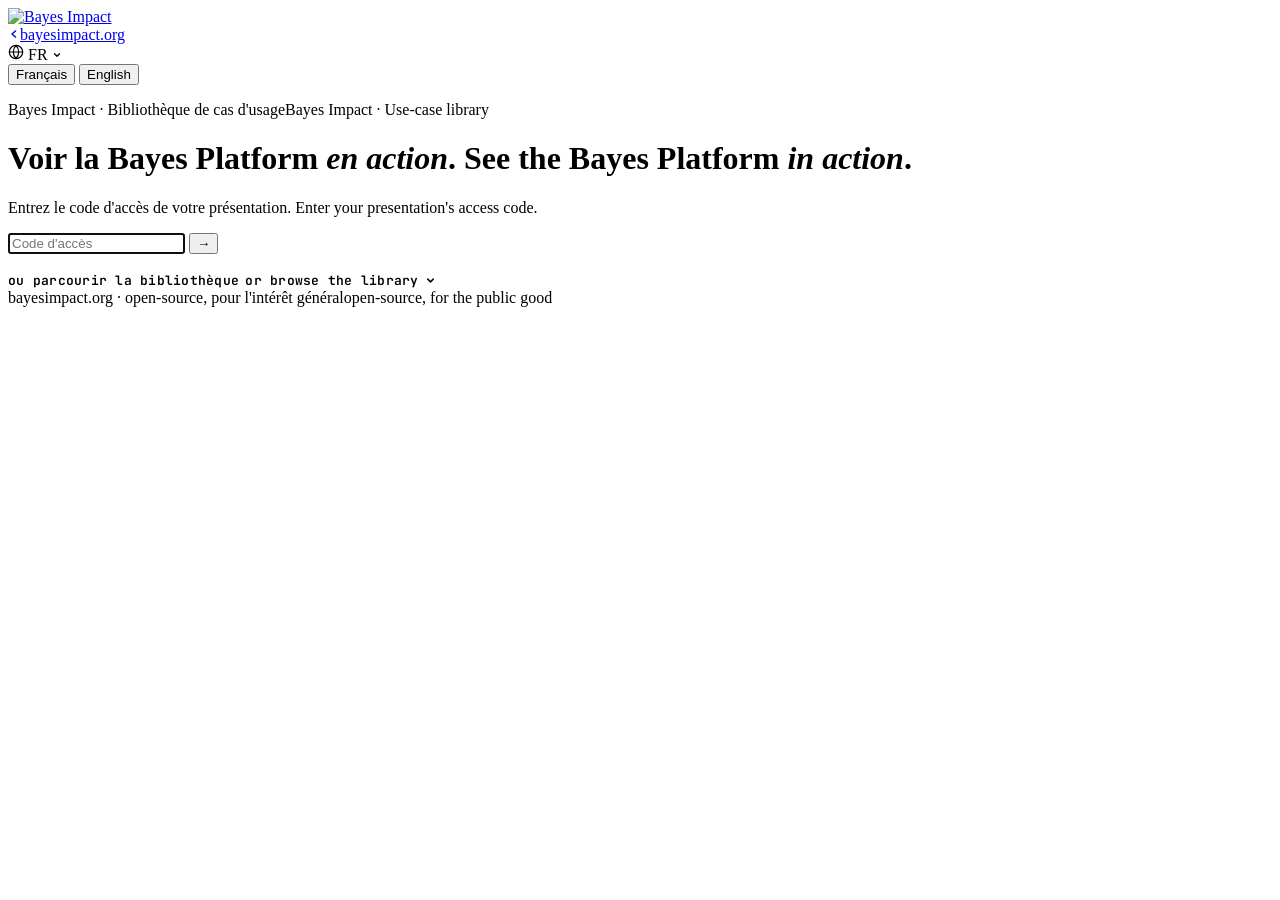
==== index.html @ f27aff04 "Splash: use-case-library framing + hidden "browse the library" panel - Eyebrow now reads "Bayes Impa" ====
<!DOCTYPE html>
<html lang="fr" data-lang="fr">
<head>
<meta charset="UTF-8" />
<meta name="viewport" content="width=device-width, initial-scale=1.0" />
<title>Bayes Impact</title>
<meta name="robots" content="noindex" />
<link rel="icon" href="assets/logos/bi-colors.svg" />
<link rel="preconnect" href="https://fonts.googleapis.com"><link rel="preconnect" href="https://fonts.gstatic.com" crossorigin>
<link href="https://fonts.googleapis.com/css2?family=Inter:wght@300;400;500;600;700;800;900&family=JetBrains+Mono:wght@400;500;700&display=swap" rel="stylesheet">
<link rel="stylesheet" href="lib/bayes.css" />
<style>
  /* splash-only: the "browse the library" affordance */
  .browse-link{display:inline-flex; align-items:center; gap:6px; margin-top:18px; background:none;
    border:0; padding:0; font-family:'JetBrains Mono',monospace; font-size:13px; font-weight:600;
    letter-spacing:.02em; color:var(--muted); cursor:pointer; transition:color .15s;}
  .browse-link:hover{color:var(--ink);}
  .browse-link .bl-chev{transition:transform .2s; color:var(--accent-orange);}
  .browse-link.is-open .bl-chev{transform:rotate(180deg);}
  .browse-panel{display:none; width:min(460px,88vw); margin-top:16px;}
  .browse-panel.open{display:block; animation:blFade .4s ease;}
  @keyframes blFade{from{opacity:0; transform:translateY(8px);} to{opacity:1; transform:none;}}
  .uc-row{display:flex; align-items:center; gap:12px; padding:12px 15px; margin-bottom:8px;
    background:var(--card); border:1px solid var(--border-soft); border-radius:12px;
    text-decoration:none; color:var(--ink); box-shadow:var(--shadow); transition:border-color .15s, transform .15s;}
  .uc-row:hover{border-color:var(--accent-orange); transform:translateX(2px);}
  .uc-txt{display:flex; flex-direction:column; gap:2px; text-align:left;}
  .uc-t{font-weight:700; font-size:14.5px; letter-spacing:-.01em;}
  .uc-d{font-size:12px; color:var(--muted);}
  .uc-arrow{margin-left:auto; color:var(--accent-orange); font-weight:700;}
</style>
</head>
<body>

<!-- top nav — same chrome as the decks (logo backlink + language switcher) -->
<nav class="nav">
  <a class="nav-home" href="https://www.bayesimpact.org" target="_blank" rel="noopener" title="bayesimpact.org">
    <img src="assets/logos/bi-colors.svg" alt="Bayes Impact" />
  </a>
  <div class="nav-spacer"></div>
  <a class="nav-back" href="https://www.bayesimpact.org" target="_blank" rel="noopener">
    <svg width="12" height="12" viewBox="0 0 12 12" fill="none"><path d="M7.5 9 4 6l3.5-3" stroke="currentColor" stroke-width="1.5" stroke-linecap="round" stroke-linejoin="round"/></svg><span>bayesimpact.org</span>
  </a>
  <div class="nav-btn lang-toggle" id="langToggle" tabindex="0" aria-label="Language">
    <svg class="lang-globe" width="16" height="16" viewBox="0 0 24 24" fill="none" stroke="currentColor" stroke-width="1.8" stroke-linecap="round" stroke-linejoin="round"><circle cx="12" cy="12" r="10"/><path d="M2 12h20"/><path d="M12 2a15.3 15.3 0 0 1 4 10 15.3 15.3 0 0 1-4 10 15.3 15.3 0 0 1-4-10 15.3 15.3 0 0 1 4-10z"/></svg>
    <span class="lang-current" id="langCur">FR</span>
    <svg class="lang-chevron" width="10" height="10" viewBox="0 0 12 12" fill="none"><path d="M3 4.5 6 7.5 9 4.5" stroke="currentColor" stroke-width="1.5" stroke-linecap="round" stroke-linejoin="round"/></svg>
    <div class="lang-menu" role="menu">
      <button type="button" data-l="fr" class="active">Français</button>
      <button type="button" data-l="en">English</button>
    </div>
  </div>
</nav>

<main class="splash" id="splash">
  <div class="splash-orbit" id="splashOrbit"></div>
  <p class="eyebrow splash-eyebrow"><span data-lang="fr">Bayes Impact · Bibliothèque de cas d'usage</span><span data-lang="en">Bayes Impact · Use-case library</span></p>
  <h1>
    <span data-lang="fr">Voir la Bayes Platform <em class="hl">en action</em>.</span>
    <span data-lang="en">See the Bayes Platform <em class="hl">in action</em>.</span>
  </h1>
  <p>
    <span data-lang="fr">Entrez le code d'accès de votre présentation.</span>
    <span data-lang="en">Enter your presentation's access code.</span>
  </p>
  <form class="splash-form" id="gate" autocomplete="off">
    <input id="code" name="code" type="text" aria-label="access code" autofocus />
    <button type="submit" aria-label="Open">→</button>
  </form>
  <div class="splash-hint" id="hint"></div>

  <button type="button" class="browse-link" id="browseLink" aria-expanded="false" aria-controls="browsePanel">
    <span data-lang="fr">ou parcourir la bibliothèque</span><span data-lang="en">or browse the library</span>
    <svg class="bl-chev" width="11" height="11" viewBox="0 0 12 12" fill="none"><path d="M3 4.5 6 7.5 9 4.5" stroke="currentColor" stroke-width="1.6" stroke-linecap="round" stroke-linejoin="round"/></svg>
  </button>
  <div class="browse-panel" id="browsePanel" role="list">
    <a class="uc-row" href="demos/bayes/" role="listitem">
      <span class="uc-txt"><span class="uc-t">Bayes Platform</span><span class="uc-d"><span data-lang="fr">Présentation générale de la plateforme</span><span data-lang="en">General platform overview</span></span></span>
      <span class="uc-arrow">→</span>
    </a>
    <a class="uc-row" href="demos/togo/" role="listitem">
      <span class="uc-txt"><span class="uc-t">Togo</span><span class="uc-d"><span data-lang="fr">Service public augmenté par l'IA</span><span data-lang="en">AI-augmented public services</span></span></span>
      <span class="uc-arrow">→</span>
    </a>
    <a class="uc-row" href="demos/benin/" role="listitem">
      <span class="uc-txt"><span class="uc-t">Bénin</span><span class="uc-d"><span data-lang="fr">Plateforme agentique nationale</span><span data-lang="en">National agentic platform</span></span></span>
      <span class="uc-arrow">→</span>
    </a>
    <a class="uc-row" href="demos/congo/" role="listitem">
      <span class="uc-txt"><span class="uc-t">Congo</span><span class="uc-d"><span data-lang="fr">Le DPI du gouvernement agentique</span><span data-lang="en">The DPI of the agentic government</span></span></span>
      <span class="uc-arrow">→</span>
    </a>
    <a class="uc-row" href="demos/employment/" role="listitem">
      <span class="uc-txt"><span class="uc-t"><span data-lang="fr">Emploi · MCP</span><span data-lang="en">Employment · MCP</span></span><span class="uc-d"><span data-lang="fr">Agents conformes aux protocoles</span><span data-lang="en">Protocol-compliant agents</span></span></span>
      <span class="uc-arrow">→</span>
    </a>
  </div>

  <div class="splash-foot">bayesimpact.org · <span data-lang="fr">open-source, pour l'intérêt général</span><span data-lang="en">open-source, for the public good</span></div>
</main>

<script>
(function () {
  var html = document.documentElement, curEl = document.getElementById("langCur");
  var input = document.getElementById("code"), hint = document.getElementById("hint");
  var PH = { fr: "Code d'accès", en: "Access code" };
  function setLang(l) {
    html.setAttribute("data-lang", l);
    try { localStorage.setItem("bayesLang", l); } catch (e) {}
    curEl.textContent = l.toUpperCase();
    [].forEach.call(document.querySelectorAll(".lang-menu button"), function (b) { b.classList.toggle("active", b.getAttribute("data-l") === l); });
    input.placeholder = PH[l] || PH.fr; hint.textContent = "";
  }
  var saved; try { saved = localStorage.getItem("bayesLang"); } catch (e) {}
  setLang(saved === "en" ? "en" : "fr");

  // language dropdown
  var lt = document.getElementById("langToggle");
  lt.addEventListener("click", function () { lt.classList.toggle("open"); });
  document.addEventListener("click", function (e) { if (!lt.contains(e.target)) lt.classList.remove("open"); });
  [].forEach.call(document.querySelectorAll(".lang-menu button"), function (b) {
    b.addEventListener("click", function (e) { e.stopPropagation(); setLang(b.getAttribute("data-l")); lt.classList.remove("open"); });
  });

  // subtle brand orbit (echoes the deck's planet-orbit motif, on light)
  var orbit = document.getElementById("splashOrbit");
  [{ r: 33, n: 18, d: 150 }, { r: 44, n: 26, d: 210, rev: 1 }, { r: 50, n: 30, d: 280 }].forEach(function (R) {
    var ring = document.createElement("div"); ring.className = "oring";
    ring.style.animation = "spin " + R.d + "s linear infinite" + (R.rev ? " reverse" : "");
    for (var k = 0; k < R.n; k++) {
      var a = ((360 / R.n) * k + (k % 3) * 4) * Math.PI / 180, rr = R.r + (k % 4) - 1.5;
      var dt = document.createElement("span"); dt.className = "odot";
      dt.style.left = (50 + rr * Math.cos(a)).toFixed(2) + "%";
      dt.style.top = (50 + rr * Math.sin(a)).toFixed(2) + "%";
      ring.appendChild(dt);
    }
    orbit.appendChild(ring);
  });

  // access gate → demos/<slug>/  (security-by-obscurity; the repo is public anyway)
  function slugify(v) { return (v || "").trim().toLowerCase().replace(/[^a-z0-9]+/g, "-").replace(/^-+|-+$/g, ""); }
  document.getElementById("gate").addEventListener("submit", function (e) {
    e.preventDefault();
    var slug = slugify(input.value), l = html.getAttribute("data-lang");
    if (!slug) { hint.textContent = l === "en" ? "Enter your demo code." : "Entrez le code de votre démo."; return; }
    hint.textContent = l === "en" ? "Opening…" : "Ouverture…";
    window.location.href = "demos/" + slug + "/";
  });

  // browse the library — reveal the list of use cases
  var browseLink = document.getElementById("browseLink"), browsePanel = document.getElementById("browsePanel");
  if (browseLink && browsePanel) {
    browseLink.addEventListener("click", function () {
      var open = browsePanel.classList.toggle("open");
      browseLink.classList.toggle("is-open", open);
      browseLink.setAttribute("aria-expanded", open ? "true" : "false");
    });
  }
})();
</script>
</body>
</html>
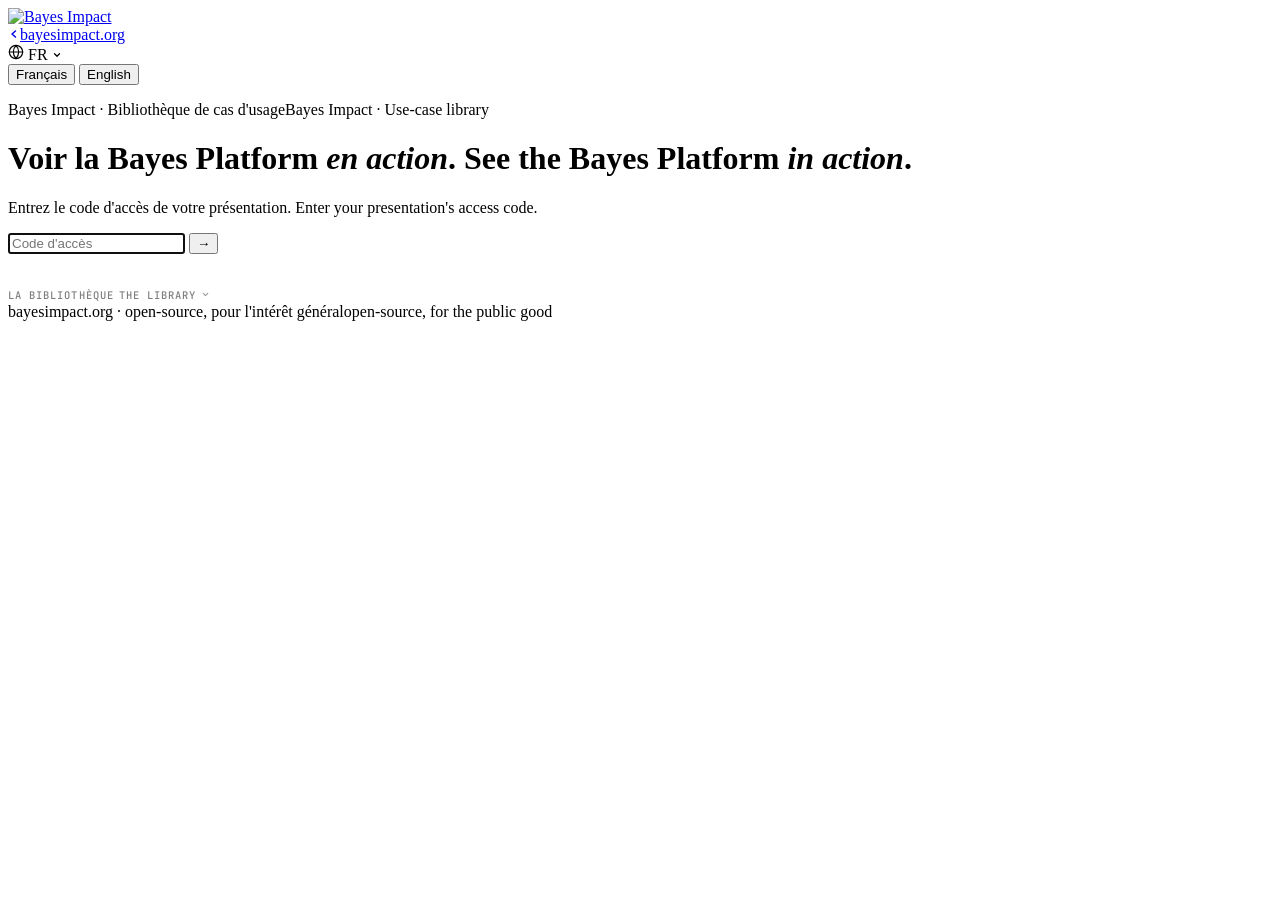
==== commit dcd64d9c: "Splash: de-emphasize the library link, broaden the MCP label - Shrink the browse trigger to a faint " ====
--- a/index.html
+++ b/index.html
@@ -11,11 +11,12 @@
 <link rel="stylesheet" href="lib/bayes.css" />
 <style>
   /* splash-only: the "browse the library" affordance */
-  .browse-link{display:inline-flex; align-items:center; gap:6px; margin-top:18px; background:none;
-    border:0; padding:0; font-family:'JetBrains Mono',monospace; font-size:13px; font-weight:600;
-    letter-spacing:.02em; color:var(--muted); cursor:pointer; transition:color .15s;}
-  .browse-link:hover{color:var(--ink);}
-  .browse-link .bl-chev{transition:transform .2s; color:var(--accent-orange);}
+  .browse-link{display:inline-flex; align-items:center; gap:5px; margin-top:34px; background:none;
+    border:0; padding:0; font-family:'JetBrains Mono',monospace; font-size:10.5px; font-weight:500;
+    letter-spacing:.1em; text-transform:uppercase; color:var(--muted); opacity:.5; cursor:pointer;
+    transition:opacity .15s, color .15s;}
+  .browse-link:hover{opacity:1; color:var(--ink);}
+  .browse-link .bl-chev{width:9px; height:9px; opacity:.8; transition:transform .2s;}
   .browse-link.is-open .bl-chev{transform:rotate(180deg);}
   .browse-panel{display:none; width:min(460px,88vw); margin-top:16px;}
   .browse-panel.open{display:block; animation:blFade .4s ease;}
@@ -70,7 +71,7 @@
   <div class="splash-hint" id="hint"></div>
 
   <button type="button" class="browse-link" id="browseLink" aria-expanded="false" aria-controls="browsePanel">
-    <span data-lang="fr">ou parcourir la bibliothèque</span><span data-lang="en">or browse the library</span>
+    <span data-lang="fr">la bibliothèque</span><span data-lang="en">the library</span>
     <svg class="bl-chev" width="11" height="11" viewBox="0 0 12 12" fill="none"><path d="M3 4.5 6 7.5 9 4.5" stroke="currentColor" stroke-width="1.6" stroke-linecap="round" stroke-linejoin="round"/></svg>
   </button>
   <div class="browse-panel" id="browsePanel" role="list">
@@ -91,7 +92,7 @@
       <span class="uc-arrow">→</span>
     </a>
     <a class="uc-row" href="demos/employment/" role="listitem">
-      <span class="uc-txt"><span class="uc-t"><span data-lang="fr">Emploi · MCP</span><span data-lang="en">Employment · MCP</span></span><span class="uc-d"><span data-lang="fr">Agents conformes aux protocoles</span><span data-lang="en">Protocol-compliant agents</span></span></span>
+      <span class="uc-txt"><span class="uc-t">MCP</span><span class="uc-d"><span data-lang="fr">Brancher l'IA sur vos systèmes — emploi, santé, aides</span><span data-lang="en">Plug AI into your systems — employment, health, benefits</span></span></span>
       <span class="uc-arrow">→</span>
     </a>
   </div>
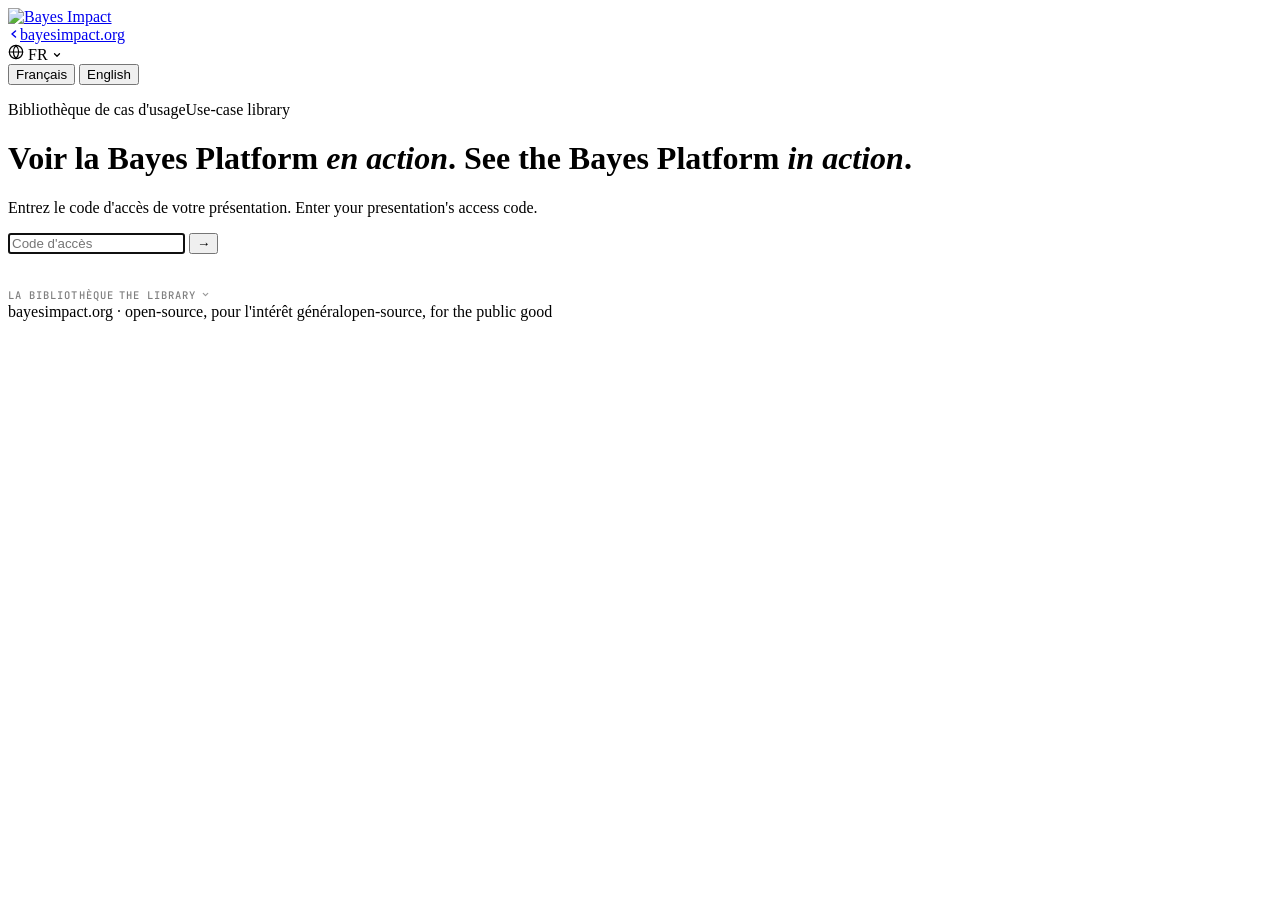
==== commit 12662e09: "Logos: pull real partner logos from the Bayes site; official mark favicon - Download partner logos f" ====
--- a/index.html
+++ b/index.html
@@ -5,7 +5,7 @@
 <meta name="viewport" content="width=device-width, initial-scale=1.0" />
 <title>Bayes Impact</title>
 <meta name="robots" content="noindex" />
-<link rel="icon" href="assets/logos/bi-colors.svg" />
+<link rel="icon" href="assets/logos/bi-icon-colors.svg" />
 <link rel="preconnect" href="https://fonts.googleapis.com"><link rel="preconnect" href="https://fonts.gstatic.com" crossorigin>
 <link href="https://fonts.googleapis.com/css2?family=Inter:wght@300;400;500;600;700;800;900&family=JetBrains+Mono:wght@400;500;700&display=swap" rel="stylesheet">
 <link rel="stylesheet" href="lib/bayes.css" />
@@ -55,7 +55,7 @@
 
 <main class="splash" id="splash">
   <div class="splash-orbit" id="splashOrbit"></div>
-  <p class="eyebrow splash-eyebrow"><span data-lang="fr">Bayes Impact · Bibliothèque de cas d'usage</span><span data-lang="en">Bayes Impact · Use-case library</span></p>
+  <p class="eyebrow splash-eyebrow"><span data-lang="fr">Bibliothèque de cas d'usage</span><span data-lang="en">Use-case library</span></p>
   <h1>
     <span data-lang="fr">Voir la Bayes Platform <em class="hl">en action</em>.</span>
     <span data-lang="en">See the Bayes Platform <em class="hl">in action</em>.</span>
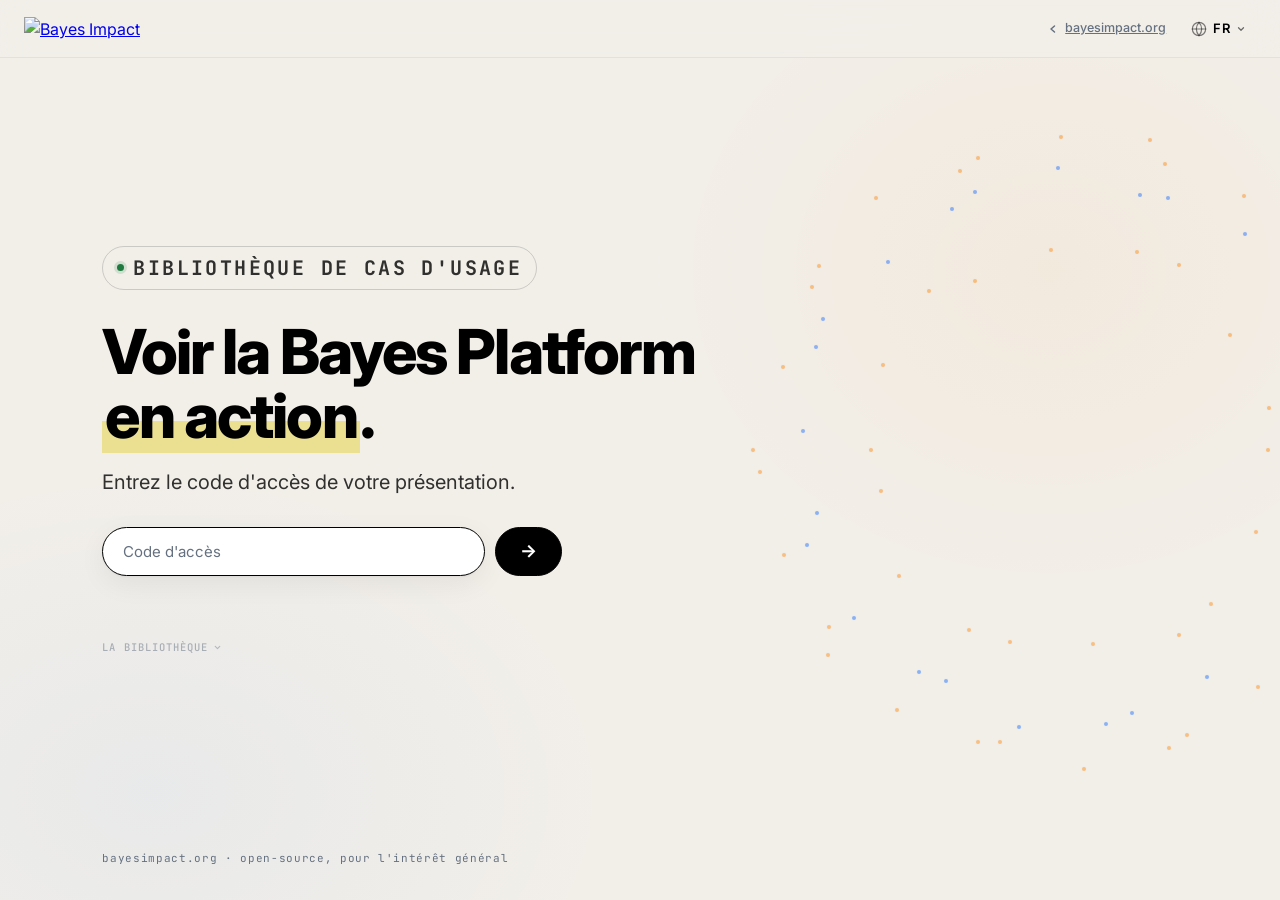
==== commit eb5167f0: "Rename demos→presentations; cover, pills, divider, copy & use-case refresh - Rename demos/ → present" ====
--- a/index.html
+++ b/index.html
@@ -75,23 +75,23 @@
     <svg class="bl-chev" width="11" height="11" viewBox="0 0 12 12" fill="none"><path d="M3 4.5 6 7.5 9 4.5" stroke="currentColor" stroke-width="1.6" stroke-linecap="round" stroke-linejoin="round"/></svg>
   </button>
   <div class="browse-panel" id="browsePanel" role="list">
-    <a class="uc-row" href="demos/bayes/" role="listitem">
+    <a class="uc-row" href="presentations/bayes/" role="listitem">
       <span class="uc-txt"><span class="uc-t">Bayes Platform</span><span class="uc-d"><span data-lang="fr">Présentation générale de la plateforme</span><span data-lang="en">General platform overview</span></span></span>
       <span class="uc-arrow">→</span>
     </a>
-    <a class="uc-row" href="demos/togo/" role="listitem">
+    <a class="uc-row" href="presentations/togo/" role="listitem">
       <span class="uc-txt"><span class="uc-t">Togo</span><span class="uc-d"><span data-lang="fr">Service public augmenté par l'IA</span><span data-lang="en">AI-augmented public services</span></span></span>
       <span class="uc-arrow">→</span>
     </a>
-    <a class="uc-row" href="demos/benin/" role="listitem">
+    <a class="uc-row" href="presentations/benin/" role="listitem">
       <span class="uc-txt"><span class="uc-t">Bénin</span><span class="uc-d"><span data-lang="fr">Plateforme agentique nationale</span><span data-lang="en">National agentic platform</span></span></span>
       <span class="uc-arrow">→</span>
     </a>
-    <a class="uc-row" href="demos/congo/" role="listitem">
+    <a class="uc-row" href="presentations/congo/" role="listitem">
       <span class="uc-txt"><span class="uc-t">Congo</span><span class="uc-d"><span data-lang="fr">Le DPI du gouvernement agentique</span><span data-lang="en">The DPI of the agentic government</span></span></span>
       <span class="uc-arrow">→</span>
     </a>
-    <a class="uc-row" href="demos/employment/" role="listitem">
+    <a class="uc-row" href="presentations/employment/" role="listitem">
       <span class="uc-txt"><span class="uc-t">MCP</span><span class="uc-d"><span data-lang="fr">Brancher l'IA sur vos systèmes — emploi, santé, aides</span><span data-lang="en">Plug AI into your systems — employment, health, benefits</span></span></span>
       <span class="uc-arrow">→</span>
     </a>
@@ -138,14 +138,14 @@
     orbit.appendChild(ring);
   });
 
-  // access gate → demos/<slug>/  (security-by-obscurity; the repo is public anyway)
+  // access gate → presentations/<slug>/  (security-by-obscurity; the repo is public anyway)
   function slugify(v) { return (v || "").trim().toLowerCase().replace(/[^a-z0-9]+/g, "-").replace(/^-+|-+$/g, ""); }
   document.getElementById("gate").addEventListener("submit", function (e) {
     e.preventDefault();
     var slug = slugify(input.value), l = html.getAttribute("data-lang");
     if (!slug) { hint.textContent = l === "en" ? "Enter your demo code." : "Entrez le code de votre démo."; return; }
     hint.textContent = l === "en" ? "Opening…" : "Ouverture…";
-    window.location.href = "demos/" + slug + "/";
+    window.location.href = "presentations/" + slug + "/";
   });
 
   // browse the library — reveal the list of use cases
--- a/lib/bayes.css
+++ b/lib/bayes.css
@@ -0,0 +1,762 @@
+/* Bayes Deck Kit — styles (deck.css). Design tokens in :root; override for theming. */
+:root{
+    --bg:#F2EFE9; --ink:#000; --ink-soft:rgba(0,0,0,0.8); --muted:#657180;
+    --cream:#F7F7F2; --card:#FFF; --gold:#9A6F24; --gold-bg:#EBE092;
+    --accent-orange:#FF8400; --accent-blue:#1067FE; --border-soft:#DBCCAF;
+    --border:#EAECF0; --ok:#1F7A3F; --ok-soft:#DDEBDF; --warn:#9A4A04;
+    --warn-soft:#FCE6CC; --danger:#9A1B1B; --danger-soft:#F6D9D9;
+    --shadow:0 1px 2px rgba(0,0,0,.04), 0 8px 28px rgba(0,0,0,.06);
+    --radius:14px;
+    --wa-green:#075E54; --wa-teal:#128C7E; --wa-out:#D9FDD3; --wa-bg:#E9E1D8;
+  }
+  *{box-sizing:border-box;}
+  html,body{margin:0;padding:0;height:100%;}
+  body{
+    font-family:'Inter',system-ui,-apple-system,sans-serif;
+    background:var(--bg); color:var(--ink);
+    -webkit-font-smoothing:antialiased; line-height:1.5;
+  }
+  svg.mark *{fill:currentColor;}
+
+  /* ===== DECK ENGINE ===== */
+  .deck{height:100vh; overflow-y:scroll; scroll-snap-type:y mandatory; scroll-behavior:smooth;}
+  .deck::-webkit-scrollbar{width:0;}
+  .slide{
+    position:relative; min-height:100vh; width:100%;
+    scroll-snap-align:start; scroll-snap-stop:always;
+    display:flex; flex-direction:column; justify-content:center;
+    padding:72px 88px; overflow:hidden;
+  }
+  .slide.dark{background:var(--ink); color:#fff;}
+  .slide-inner{max-width:1320px; margin:0 auto; width:100%;}
+
+  /* progress + chrome */
+  .progress{position:fixed; top:0; left:0; right:0; height:3px; background:rgba(0,0,0,.06); z-index:200;}
+  .progress-fill{height:100%; width:0; background:var(--accent-orange); transition:width .4s ease;}
+  .dots{position:fixed; right:26px; top:50%; transform:translateY(-50%); z-index:200; display:flex; flex-direction:column; gap:9px;}
+  .dot{width:8px; height:8px; border-radius:50%; background:rgba(0,0,0,.18); border:none; padding:0; cursor:pointer; transition:all .2s;}
+  .dot:hover{background:rgba(0,0,0,.4);}
+  .dot.active{background:var(--accent-orange); transform:scale(1.35);}
+  .dots.on-dark .dot{background:rgba(255,255,255,.25);}
+  .dots.on-dark .dot.active{background:var(--accent-orange);}
+  .counter{position:fixed; left:26px; bottom:22px; z-index:200; font-family:'JetBrains Mono',monospace; font-size:11px; letter-spacing:.08em; color:var(--muted);}
+  .hint{display:none;}   /* replaced by the bottom-right PDF control */
+  .brand-corner{position:absolute; top:40px; left:88px; display:inline-flex; align-items:center; gap:13px; color:var(--border-soft); z-index:5; padding-bottom:16px;}
+  .brand-corner::after{content:''; position:absolute; left:0; bottom:0; width:calc(100vw - 176px); height:1px; background:var(--border-soft); opacity:.8;}
+  .brand-corner svg{width:22px; height:22px;}
+  .brand-corner span{font-family:'JetBrains Mono',monospace; font-size:11px; letter-spacing:.14em; text-transform:uppercase; color:var(--muted); padding-left:13px; border-left:1px solid var(--border-soft);}
+  .slide.dark .brand-corner span{color:rgba(255,255,255,.5);}
+
+  /* reveal */
+  .reveal{opacity:0; transform:translateY(14px);}
+  .slide.show .reveal{opacity:1; transform:none; transition:opacity .55s ease, transform .55s ease;}
+  .slide.show .reveal:nth-child(2){transition-delay:.06s;}
+  .slide.show .reveal:nth-child(3){transition-delay:.12s;}
+  .slide.show .reveal:nth-child(4){transition-delay:.18s;}
+  .slide.show .reveal:nth-child(5){transition-delay:.24s;}
+  .slide.show .reveal:nth-child(6){transition-delay:.30s;}
+
+  /* ===== TYPOGRAPHY ===== */
+  /* outlined neutral pill — mirrors the website's .section-pill (border + muted text, no colour accent) */
+  .eyebrow{font-family:'JetBrains Mono',monospace; font-size:11px; font-weight:700; letter-spacing:.12em; text-transform:uppercase; color:rgba(0,0,0,.62); margin:0 0 22px; display:inline-flex; align-items:center; gap:9px; border:1px solid rgba(0,0,0,.16); border-radius:100px; padding:6px 14px;}
+  .eyebrow::before{content:''; width:7px; height:7px; border-radius:50%; background:var(--ok); box-shadow:0 0 0 3px rgba(31,122,63,.15);}
+  .dark .eyebrow, [data-dark] .eyebrow{color:rgba(255,255,255,.74); border-color:rgba(255,255,255,.22);}
+  .dark .eyebrow::before, [data-dark] .eyebrow::before{background:#34b36a; box-shadow:0 0 0 3px rgba(52,179,106,.18);}
+  h1.big{font-size:clamp(38px,5.2vw,68px); line-height:1.05; letter-spacing:-.03em; font-weight:800; margin:0 0 20px; max-width:18ch;}
+  h2.title{font-size:clamp(30px,3.6vw,46px); line-height:1.1; letter-spacing:-.025em; font-weight:800; margin:0 0 16px; max-width:20ch;}
+  em.hl{font-style:normal; background:linear-gradient(180deg,transparent 58%,var(--gold-bg) 58%); padding:0 3px;}
+  .slide.dark em.hl{background:linear-gradient(180deg,transparent 56%,rgba(235,224,146,.32) 56%); color:#fff;}
+  .lead{font-size:clamp(17px,1.5vw,21px); color:var(--ink-soft); max-width:62ch; margin:0 0 8px; line-height:1.55;}
+  .slide.dark .lead{color:rgba(255,255,255,.82);}
+
+  /* chips / pills */
+  .chips{display:flex; flex-wrap:wrap; gap:12px; margin:30px 0 0;}
+  .chip{display:inline-flex; align-items:center; gap:9px; padding:11px 18px; background:var(--card); border:1px solid var(--border-soft); border-radius:999px; font-family:'JetBrains Mono',monospace; font-size:14px; font-weight:500; box-shadow:var(--shadow);}
+  .chip b{font-weight:700; font-size:20px; letter-spacing:-.01em;}
+  .chip .dot-ok{width:8px; height:8px; border-radius:50%; background:var(--ok);}
+  .slide.dark .chip{background:rgba(255,255,255,.06); border-color:rgba(255,255,255,.15); color:#fff;}
+
+  .dpi-row{display:flex; flex-wrap:wrap; gap:8px; margin-top:18px;}
+  .dpi{display:inline-flex; align-items:center; gap:7px; padding:7px 13px; border-radius:999px; background:var(--cream); border:1px solid var(--border-soft); font-family:'JetBrains Mono',monospace; font-size:12px; font-weight:600;}
+  .dpi::before{content:''; width:6px; height:6px; border-radius:50%; background:var(--accent-blue);}
+
+  /* cards grid */
+  .cards{display:grid; gap:18px; margin-top:34px;}
+  .cards.c3{grid-template-columns:repeat(3,1fr);}
+  .cards.c2{grid-template-columns:repeat(2,1fr);}
+  .card{background:var(--card); border:1px solid var(--border-soft); border-radius:var(--radius); padding:22px 22px; box-shadow:var(--shadow);}
+  .card .kicker{font-family:'JetBrains Mono',monospace; font-size:11px; font-weight:700; letter-spacing:.1em; color:rgba(0,0,0,.5); margin-bottom:10px; text-transform:uppercase;}
+  .dark .card .kicker, [data-dark] .card .kicker{color:rgba(255,255,255,.6);}
+  .card h3{font-size:19px; font-weight:700; margin:0 0 8px; letter-spacing:-.01em;}
+  .card p{font-size:14.5px; color:var(--ink-soft); margin:0; line-height:1.5;}
+  .card .tags{display:flex; flex-wrap:wrap; gap:6px; margin-top:14px;}
+  .tag{font-family:'JetBrains Mono',monospace; font-size:10.5px; font-weight:600; letter-spacing:.04em; padding:4px 9px; border-radius:6px; background:var(--cream); border:1px solid var(--border-soft); color:var(--muted);}
+  .footnote{margin-top:24px; font-family:'JetBrains Mono',monospace; font-size:12px; color:var(--muted);}
+  .footnote b{color:var(--ink);}
+
+  /* socle diagram */
+  .socle{margin-top:38px; display:flex; flex-direction:column; gap:14px;}
+  .socle-ministries{display:grid; grid-template-columns:repeat(5,1fr); gap:14px;}
+  .min-col.more-col{background:transparent; border-style:dashed; box-shadow:none; display:grid; place-items:center;}
+  .min-col.more-col .mc-name{color:var(--muted); font-size:22px; letter-spacing:.12em;}
+  .min-col{background:var(--card); border:1px solid var(--border-soft); border-radius:12px; padding:16px 14px; text-align:center; box-shadow:var(--shadow);}
+  .min-col .mc-name{font-weight:700; font-size:15px;}
+  .min-col .mc-sub{font-size:12px; color:var(--muted); margin-top:3px;}
+  .min-col.lead-col{border-color:var(--accent-orange); box-shadow:0 0 0 2px rgba(255,132,0,.12), var(--shadow);}
+  .socle-bar{background:var(--ink); color:#fff; border-radius:12px; padding:20px 24px; display:flex; align-items:center; justify-content:space-between; gap:18px;}
+  .socle-bar .sb-name{font-weight:800; font-size:20px; letter-spacing:-.01em; display:flex; align-items:center; gap:12px;}
+  .socle-bar .sb-name svg{width:24px; height:24px; color:var(--border-soft);}
+  .socle-bar .sb-meta{font-family:'JetBrains Mono',monospace; font-size:12px; color:rgba(255,255,255,.7); letter-spacing:.04em;}
+  .socle-base{display:flex; align-items:center; gap:10px; justify-content:center; padding:8px; flex-wrap:wrap;}
+  .socle-base .bl{font-family:'JetBrains Mono',monospace; font-size:11px; color:var(--muted); letter-spacing:.08em; text-transform:uppercase; margin-right:4px;}
+  .conn{height:18px; display:flex; align-items:center; justify-content:center; color:var(--border-soft);}
+
+  /* flow / lifecycle */
+  .flow{display:flex; align-items:stretch; gap:0; margin-top:6px; flex-wrap:wrap;}
+  .flow-step{flex:1 1 0; min-width:120px; background:var(--card); border:1px solid var(--border-soft); border-radius:12px; padding:16px 16px; position:relative;}
+  .flow-step .fs-n{font-family:'JetBrains Mono',monospace; font-size:11px; color:var(--accent-orange); font-weight:700;}
+  .flow-step .fs-t{font-weight:700; font-size:16px; margin-top:6px;}
+  .flow-step .fs-d{font-size:12.5px; color:var(--muted); margin-top:4px;}
+  .flow-arrow{display:flex; align-items:center; padding:0 10px; color:var(--border-soft);}
+  .split{display:grid; grid-template-columns:1fr 1fr; gap:26px; margin-top:30px; align-items:start;}
+  .quote{margin-top:28px; padding:18px 22px; border-left:3px solid var(--accent-orange); background:var(--cream); border-radius:0 12px 12px 0;}
+  .quote .q{font-size:20px; font-weight:700; letter-spacing:-.01em; margin:0 0 4px;}
+  .quote .qs{font-size:14px; color:var(--muted); margin:0;}
+  .panel-soft{background:var(--card); border:1px solid var(--border-soft); border-radius:var(--radius); padding:24px; box-shadow:var(--shadow);}
+  .panel-soft h3{margin:0 0 12px; font-size:18px; font-weight:700;}
+  .panel-soft p{margin:0; font-size:14.5px; color:var(--ink-soft); line-height:1.55;}
+
+  /* brand logo */
+  .bilogo{height:20px; width:auto; display:block;}
+  .brand-corner .bilogo{height:24px;}
+  .cover-mark .bilogo{height:30px;}
+
+  /* ARCH — the sovereign stack, built from the ground up (dark slide) */
+  .arch-slide.slide.dark{
+    background:
+      radial-gradient(135% 95% at 50% 114%, rgba(255,132,0,.13), transparent 56%),
+      linear-gradient(180deg, #09090b 0%, #0f0f13 50%, #16130c 100%);
+    color:#fff;
+  }
+  .arch{position:relative; display:flex; flex-direction:column; gap:13px; margin-top:26px; padding-left:60px;}
+  /* the upward construction axis: a line that brightens toward the top + arrowhead */
+  .arch::before{content:""; position:absolute; left:21px; top:16px; bottom:34px; width:2px;
+    background:linear-gradient(180deg, var(--accent-orange) 0%, rgba(255,132,0,.5) 62%, rgba(255,132,0,.1) 100%);}
+  .arch::after{content:""; position:absolute; left:16px; top:5px; width:0; height:0;
+    border-left:6px solid transparent; border-right:6px solid transparent; border-bottom:10px solid var(--accent-orange);}
+  .arch-layer{position:relative; display:grid; grid-template-columns:230px 1fr; gap:20px; align-items:center;
+    background:rgba(255,255,255,.05); border:1px solid rgba(255,255,255,.12); border-radius:14px;
+    padding:15px 22px; color:#fff; -webkit-backdrop-filter:blur(6px); backdrop-filter:blur(6px);}
+  /* step badges, numbered from the BOTTOM (foundations = 1, applications = 4) */
+  .arch-layer::before{position:absolute; left:-51px; top:50%; transform:translateY(-50%);
+    width:25px; height:25px; border-radius:50%; display:flex; align-items:center; justify-content:center;
+    font-family:'JetBrains Mono',monospace; font-size:12px; font-weight:700; color:#fff;
+    background:#1b1b20; border:1.5px solid rgba(255,132,0,.55); z-index:1;}
+  .arch-layer:nth-child(1)::before{content:"4";}
+  .arch-layer:nth-child(2)::before{content:"3";}
+  .arch-layer:nth-child(3)::before{content:"2";}
+  .arch-layer:nth-child(4)::before{content:"1";}
+  .arch-layer .al-label{font-weight:800; font-size:15px; letter-spacing:-.01em; line-height:1.2; color:#fff;}
+  .arch-layer .al-label .al-k{display:block; font-family:'JetBrains Mono',monospace; font-size:10px; font-weight:700; letter-spacing:.1em; text-transform:uppercase; color:rgba(255,255,255,.5); margin-bottom:3px;}
+  .arch-layer .al-items{display:flex; flex-wrap:wrap; gap:8px;}
+  .arch-chip{font-family:'JetBrains Mono',monospace; font-size:12px; font-weight:600; padding:7px 12px; border-radius:8px; background:rgba(255,255,255,.07); border:1px solid rgba(255,255,255,.14); color:rgba(255,255,255,.92);}
+  .arch-chip.more{color:rgba(255,255,255,.45); letter-spacing:.12em;}
+  .arch-layer .al-desc{font-size:13.5px; line-height:1.5; color:rgba(255,255,255,.8);}
+  /* top of the value chain — what citizens experience */
+  .arch-layer.apps{border-color:rgba(255,132,0,.5); box-shadow:0 0 0 1px rgba(255,132,0,.2), 0 -8px 30px rgba(255,132,0,.05);}
+  .arch-layer.apps .al-k{color:var(--accent-orange);}
+  /* the Bayes layer — the lit centerpiece, themed with the Bayes dot motif */
+  .arch-layer.socle{overflow:hidden; color:var(--ink); border:1px solid transparent;
+    background:
+      radial-gradient(circle at 1px 1px, rgba(255,132,0,.15) 1.5px, transparent 1.9px) 0 0/15px 15px,
+      linear-gradient(180deg, #FFFDF7, #F6F0E2);
+    box-shadow:0 0 0 2px var(--accent-orange), 0 14px 44px rgba(255,132,0,.24);}
+  .arch-layer.socle::before{background:var(--accent-orange); border-color:#fff; color:#fff;}
+  .arch-layer.socle .al-label{color:var(--ink); position:relative; z-index:1;}
+  .arch-layer.socle .al-k{color:var(--accent-orange);}
+  .arch-layer.socle .al-desc{color:var(--ink-soft); position:relative; z-index:1;}
+  .arch-layer.socle .al-desc b{color:var(--ink);}
+  /* the Bayes mark, faint, bleeding off the right edge — brands the hero layer */
+  .arch-layer.socle .arch-mark{position:absolute; right:-18px; top:50%; transform:translateY(-50%);
+    width:122px; height:122px; color:var(--accent-orange); opacity:.09; pointer-events:none; z-index:0;}
+  /* the ground the stack rests on */
+  .arch-layer:last-child{margin-bottom:8px;}
+  .arch-layer:last-child::after{content:""; position:absolute; left:0; right:0; bottom:-14px; height:7px;
+    background:repeating-linear-gradient(-45deg, rgba(255,255,255,.15) 0 1.5px, transparent 1.5px 7px);
+    -webkit-mask:linear-gradient(90deg, transparent, #000 12%, #000 88%, transparent);
+    mask:linear-gradient(90deg, transparent, #000 12%, #000 88%, transparent);}
+
+  /* SRS PDF preview (slide 7) */
+  .pdfdoc{position:relative; width:320px; max-width:100%;}
+  .pdfdoc::before,.pdfdoc::after{content:''; position:absolute; inset:0; background:#fff; border:1px solid var(--border-soft); border-radius:6px;}
+  .pdfdoc::before{transform:rotate(-2.2deg) translate(-9px,7px);}
+  .pdfdoc::after{transform:rotate(1.6deg) translate(7px,4px);}
+  .pdfpage{position:relative; z-index:2; background:#fff; border:1px solid var(--border-soft); border-radius:6px; box-shadow:0 16px 40px rgba(0,0,0,.16); padding:22px 24px;}
+  .pdf-h{display:flex; align-items:center; gap:9px; border-bottom:2px solid var(--ink); padding-bottom:9px;}
+  .pdf-flag{font-size:16px; line-height:1;}
+  .pdf-rep{font-weight:800; font-size:11px;}
+  .pdf-dir{font-size:8px; color:var(--muted); line-height:1.25;}
+  .pdf-tag{margin-left:auto; font-family:'JetBrains Mono',monospace; font-size:8.5px; font-weight:700; color:var(--muted); border:1px solid var(--border-soft); padding:2px 6px; border-radius:4px;}
+  .pdf-title{font-weight:800; font-size:13px; text-align:center; margin:13px 0; letter-spacing:-.01em; text-transform:uppercase; line-height:1.25;}
+  .pdf-sec{font-weight:700; font-size:10px; margin:11px 0 6px;}
+  .pdf-table{width:100%; border-collapse:collapse; font-size:8.5px;}
+  .pdf-table td{border:1px solid var(--border-soft); padding:4px 6px; line-height:1.3;}
+  .pdf-table td:first-child{color:var(--muted); width:38%; background:var(--cream);}
+  .pdf-tabs{display:flex; gap:4px; flex-wrap:wrap;}
+  .pdf-tabs span{font-family:'JetBrains Mono',monospace; font-size:8px; padding:3px 6px; border:1px solid var(--border-soft); border-radius:4px; color:var(--muted);}
+  .pdf-tabs span:first-child{background:var(--ink); color:#fff; border-color:var(--ink);}
+  .pdf-lines{margin-top:9px; display:flex; flex-direction:column; gap:5px;}
+  .pdf-lines i{height:5px; background:var(--cream); border-radius:3px;}
+  .pdf-foot{margin-top:13px; font-family:'JetBrains Mono',monospace; font-size:7.5px; color:var(--muted); text-align:center; border-top:1px solid var(--border-soft); padding-top:6px;}
+
+  /* DÉMO 2 — copilote magistrat (slide 8B) */
+  .copilot{background:var(--card); border:1px solid var(--border-soft); border-radius:14px; box-shadow:var(--shadow); overflow:hidden; margin-top:14px;}
+  .cp-bar{display:flex; align-items:center; gap:7px; padding:9px 14px; background:linear-gradient(180deg,var(--cream),#fff); border-bottom:1px solid var(--border-soft);}
+  .cp-dot{width:9px; height:9px; border-radius:50%;}
+  .cp-dot.r{background:#ff5f57;} .cp-dot.y{background:#febc2e;} .cp-dot.g{background:#28c840;}
+  .cp-title{font-family:'JetBrains Mono',monospace; font-size:11px; font-weight:700; margin-left:6px;}
+  .cp-badge{margin-left:auto; font-family:'JetBrains Mono',monospace; font-size:9px; font-weight:700; text-transform:uppercase; letter-spacing:.06em; color:var(--accent-orange); background:rgba(255,132,0,.1); padding:3px 8px; border-radius:6px;}
+  .cp-body{padding:13px 16px; display:flex; flex-direction:column; gap:9px;}
+  .cp-q{align-self:flex-end; max-width:80%; background:var(--ink); color:#fff; border-radius:12px; border-bottom-right-radius:4px; padding:9px 13px; font-size:13.5px; line-height:1.4;}
+  .cp-q .cp-who{display:block; font-family:'JetBrains Mono',monospace; font-size:8.5px; text-transform:uppercase; letter-spacing:.06em; opacity:.55; margin-bottom:3px;}
+  .cp-a{align-self:flex-start; max-width:90%; background:var(--cream); border:1px solid var(--border-soft); border-radius:12px; border-bottom-left-radius:4px; padding:11px 13px;}
+  .cp-a-head{display:flex; align-items:center; gap:7px; font-weight:700; font-size:12px; margin-bottom:6px;}
+  .cp-a-head svg{width:15px; height:15px; color:var(--ink);}
+  .cp-a-txt{font-size:13px; color:var(--ink-soft); line-height:1.5;}
+  .cp-cites{display:flex; flex-wrap:wrap; gap:6px; margin-top:10px;}
+  .cp-cite{display:inline-flex; align-items:center; gap:5px; font-family:'JetBrains Mono',monospace; font-size:10.5px; font-weight:600; padding:5px 9px; background:#fff; border:1px solid var(--border-soft); border-radius:7px;}
+  .cp-cite::before{content:'§'; color:var(--accent-blue); font-weight:700;}
+
+  .pipe-cap{font-family:'JetBrains Mono',monospace; font-size:11px; letter-spacing:.06em; text-transform:uppercase; color:var(--muted); margin:18px 0 12px; display:flex; align-items:center; gap:8px;}
+  .pipeline{display:grid; grid-template-columns:1fr auto 1.25fr auto 1fr; gap:12px; align-items:stretch;}
+  .pl-stage{background:var(--card); border:1px solid var(--border-soft); border-radius:12px; padding:12px 14px; box-shadow:var(--shadow); display:flex; flex-direction:column;}
+  .pl-stage.agent{border-color:var(--accent-orange); box-shadow:0 0 0 2px rgba(255,132,0,.1), var(--shadow);}
+  .pl-label{font-family:'JetBrains Mono',monospace; font-size:10px; font-weight:700; letter-spacing:.05em; text-transform:uppercase; color:var(--muted); margin-bottom:9px;}
+  .pl-stage.agent .pl-label{color:var(--accent-orange);}
+  .pl-arrow{display:flex; align-items:center; justify-content:center; color:var(--border-soft);}
+  .scan-stack{position:relative; height:96px; flex:1;}
+  .scan-pg{position:absolute; top:4px; left:50%; width:58px; height:84px; margin-left:-29px; background:#fff; border:1px solid var(--border-soft); border-radius:4px; box-shadow:0 2px 6px rgba(0,0,0,.1); padding:8px 7px;}
+  .scan-pg i{display:block; height:3px; background:var(--cream); border-radius:2px; margin-bottom:4px;}
+  .scan-pg:nth-child(1){transform:rotate(-7deg) translateX(-24px);}
+  .scan-pg:nth-child(2){transform:rotate(1deg) translateX(0);}
+  .scan-pg:nth-child(3){transform:rotate(8deg) translateX(24px); z-index:2;}
+  .extract{display:flex; flex-direction:column; gap:2px;}
+  .extract-row{display:flex; justify-content:space-between; gap:8px; font-size:11px; color:var(--muted); border-bottom:1px dotted var(--border-soft); padding:3px 0; opacity:0;}
+  .extract-row b{color:var(--ink); font-weight:600;}
+  .slide.show .extract-row{animation:rowIn .4s ease forwards;}
+  .slide.show .extract-row:nth-child(1){animation-delay:.25s;}
+  .slide.show .extract-row:nth-child(2){animation-delay:.4s;}
+  .slide.show .extract-row:nth-child(3){animation-delay:.55s;}
+  .slide.show .extract-row:nth-child(4){animation-delay:.7s;}
+  .slide.show .extract-row:nth-child(5){animation-delay:.85s;}
+  .extract-tags{display:flex; flex-wrap:wrap; gap:5px; margin-top:9px;}
+  .extract-tags span{font-family:'JetBrains Mono',monospace; font-size:9px; font-weight:700; padding:3px 7px; border-radius:5px; background:var(--ok-soft); color:var(--ok);}
+  .pl-stage.db table{width:100%; border-collapse:collapse; font-size:10px; font-family:'JetBrains Mono',monospace;}
+  .pl-stage.db th{text-align:left; color:var(--muted); font-weight:700; border-bottom:1px solid var(--border-soft); padding:3px 4px; font-size:8.5px; text-transform:uppercase;}
+  .pl-stage.db td{padding:3px 4px; border-bottom:1px solid var(--border); color:var(--ink-soft);}
+  .pl-stage.db tr:last-child td{border-bottom:none;}
+  .db-q{margin-top:auto; padding-top:8px; font-family:'JetBrains Mono',monospace; font-size:9px; font-weight:700; color:var(--accent-blue);}
+
+  /* copilote — dynamique */
+  .cp-live{display:inline-flex; align-items:center; gap:5px; margin-left:12px; font-family:'JetBrains Mono',monospace; font-size:9px; font-weight:700; letter-spacing:.06em; text-transform:uppercase; color:var(--ok);}
+  .cp-live-dot{width:7px; height:7px; border-radius:50%; background:var(--ok); animation:pulse 1.6s infinite;}
+  .cp-body{min-height:200px;}
+  .cp-q, .cp-a{animation:waIn .32s ease;}
+  .cp-tool{align-self:flex-start; display:inline-flex; align-items:center; gap:8px; font-family:'JetBrains Mono',monospace; font-size:11px; background:#FBF7EE; border:1px solid var(--border-soft); border-left:3px solid var(--ink); border-radius:8px; padding:6px 11px; color:var(--ink-soft); animation:waIn .3s ease;}
+  .cp-tool .cp-tool-ico{width:16px; height:16px; border-radius:4px; background:var(--ink); color:#fff; display:grid; place-items:center; font-size:9px; flex:0 0 auto;}
+  .cp-tool .cp-tool-arg{color:var(--accent-orange);}
+  .cp-tool .cp-tool-st{color:var(--muted); font-weight:700;}
+  .cp-tool.done .cp-tool-st{color:var(--ok);}
+  .cp-a-txt{min-height:1.3em;}
+  .cp-a-txt.streaming::after{content:'▋'; color:var(--accent-orange); animation:caret 1s infinite; margin-left:1px; font-size:11px;}
+  .cp-cite{animation:waIn .3s ease;}
+  .pl-stage.db.searching{border-color:var(--accent-blue); box-shadow:0 0 0 2px rgba(16,103,254,.18), var(--shadow);}
+
+  /* ===== COVER / CLOSING ===== */
+  .cover{align-items:flex-start;}
+  .cover-mark{display:inline-flex; align-items:center; gap:14px; margin-bottom:40px;}
+  .cover-mark svg{width:40px; height:40px; color:var(--border-soft);}
+  .cover-mark .wm{font-weight:800; letter-spacing:.02em; font-size:15px; color:#fff;}
+  .cover h1{font-size:clamp(64px,11vw,150px); line-height:.92; letter-spacing:-.04em; font-weight:900; margin:0;}
+  .cover .sub{font-size:clamp(20px,2.4vw,30px); font-weight:600; color:rgba(255,255,255,.9); margin:14px 0 0; letter-spacing:-.01em;}
+  .cover .tagline{font-size:clamp(22px,2.6vw,34px); margin:46px 0 0; font-weight:300; color:#fff;}
+  .cover .tagline em{font-style:normal; font-weight:600; color:#fff; background:linear-gradient(180deg,transparent 56%,rgba(235,224,146,.32) 56%); padding:0 2px;}
+  .thanks-contact{margin:30px 0 0; font-family:'JetBrains Mono',monospace; font-size:15px; letter-spacing:.02em;}
+  .thanks-contact a{color:#fff; text-decoration:none; border-bottom:1px solid rgba(255,255,255,.4); padding-bottom:2px; transition:border-color .15s ease;}
+  .thanks-contact a:hover{border-bottom-color:#fff;}
+  .cover-foot{position:absolute; left:88px; right:88px; bottom:54px; display:flex; justify-content:space-between; gap:20px; flex-wrap:wrap; font-family:'JetBrains Mono',monospace; font-size:12px; color:rgba(255,255,255,.55); letter-spacing:.04em;}
+  .cover-foot .cf-r{color:rgba(255,255,255,.4);}
+
+  /* ===== DEMO 1 SPLIT ===== */
+  .demo-stage{display:grid; grid-template-columns:1fr 380px; gap:30px; margin-top:14px; align-items:start;}
+  .demo-head{display:flex; align-items:center; gap:14px; flex-wrap:wrap;}
+  .demo-head .demo-controls{margin-left:auto; margin-top:0;}
+  .demo-head h2{font-size:30px; font-weight:800; letter-spacing:-.02em; margin:0;}
+  .demo-head .dh-sub{color:var(--muted); font-size:14px;}
+
+  /* SRS doc (left) */
+  .srs{background:var(--card); border:1px solid var(--border-soft); border-radius:var(--radius); box-shadow:var(--shadow); overflow:hidden;}
+  .srs-top{background:linear-gradient(180deg,var(--cream),#fff); padding:16px 20px; border-bottom:1px solid var(--border-soft);}
+  .srs-top .srs-badge{display:inline-flex; align-items:center; gap:7px; font-family:'JetBrains Mono',monospace; font-size:10px; font-weight:700; letter-spacing:.1em; text-transform:uppercase; color:var(--accent-orange); margin-bottom:8px;}
+  .srs-top .srs-badge::before{content:''; width:6px; height:6px; border-radius:50%; background:var(--accent-orange);}
+  .srs-top h3{margin:0; font-size:18px; font-weight:700; letter-spacing:-.01em;}
+  .srs-top .srs-meta{font-family:'JetBrains Mono',monospace; font-size:11px; color:var(--muted); margin-top:6px;}
+  .srs-body{padding:18px 20px;}
+  .srs-tabs{display:flex; gap:6px; margin-bottom:16px; flex-wrap:wrap;}
+  .srs-tab{font-family:'JetBrains Mono',monospace; font-size:11px; font-weight:600; padding:6px 11px; border-radius:8px; background:var(--cream); border:1px solid var(--border-soft); color:var(--muted);}
+  .srs-tab.active{background:var(--ink); color:#fff; border-color:var(--ink);}
+  .srs-fields{display:grid; grid-template-columns:1fr 1fr; gap:8px;}
+  .srs-f{background:var(--cream); border:1px solid var(--border-soft); border-radius:8px; padding:8px 10px;}
+  .srs-f .k{font-size:10px; color:var(--muted); font-family:'JetBrains Mono',monospace; letter-spacing:.04em;}
+  .srs-f .v{font-size:13px; font-weight:600; margin-top:2px; color:var(--ink);}
+  .bpmn-wrap{margin-top:20px; padding-top:16px; border-top:1px dashed var(--border-soft);}
+  .bpmn-wrap .bl{font-family:'JetBrains Mono',monospace; font-size:10px; color:var(--muted); letter-spacing:.1em; text-transform:uppercase; margin-bottom:10px;}
+  .bpmn{display:flex; align-items:center; gap:6px; flex-wrap:wrap;}
+  .bpmn-node{font-family:'JetBrains Mono',monospace; font-size:10.5px; font-weight:600; padding:7px 10px; border-radius:8px; background:#fff; border:1px solid var(--border-soft); color:var(--ink-soft); white-space:nowrap; transition:all .3s ease;}
+  .bpmn-node.active{background:var(--accent-orange); color:#fff; border-color:var(--accent-orange); box-shadow:0 0 0 3px rgba(255,132,0,.18); transform:translateY(-1px);}
+  .bpmn-node.done{background:var(--ok-soft); border-color:rgba(31,122,63,.3); color:var(--ok);}
+  .bpmn-c{color:var(--border-soft); flex:0 0 auto;}
+
+  /* ===== PHONE + WHATSAPP ===== */
+  .phone{width:340px; max-width:100%; border-radius:42px; background:#0c0c0c; padding:11px; box-shadow:0 24px 60px rgba(0,0,0,.28), 0 4px 14px rgba(0,0,0,.18); margin:0 auto;}
+  .phone-screen{border-radius:32px; overflow:hidden; background:var(--wa-bg); height:600px; display:flex; flex-direction:column; position:relative;}
+  .notch{position:absolute; top:9px; left:50%; transform:translateX(-50%); width:96px; height:24px; background:#0c0c0c; border-radius:14px; z-index:30;}
+  .statusbar{background:var(--wa-green); color:#fff; padding:8px 20px 4px; display:flex; justify-content:space-between; font-size:11px; font-weight:600; font-family:'JetBrains Mono',monospace;}
+  .wa-header{background:var(--wa-green); color:#fff; padding:6px 12px 12px; display:flex; align-items:center; gap:10px;}
+  .wa-header .wa-back{font-size:20px; line-height:1; opacity:.9;}
+  .wa-av{width:38px; height:38px; border-radius:50%; background:#fff; overflow:hidden; flex:0 0 auto; border:1.5px solid rgba(255,255,255,.55);}
+  .wa-av svg{width:100%; height:100%; display:block;}
+  .wa-head-txt .h-name{font-size:14.5px; font-weight:700; line-height:1.15;}
+  .wa-head-txt .h-sub{font-size:11px; color:rgba(255,255,255,.8);}
+  .wa-icons{margin-left:auto; display:flex; gap:14px; opacity:.9; font-size:15px;}
+  .wa-thread{flex:1; overflow-y:auto; padding:14px 12px 8px; display:flex; flex-direction:column; gap:8px; scroll-behavior:smooth;
+    background:var(--wa-bg);
+    background-image:radial-gradient(rgba(0,0,0,.025) 1px, transparent 1px); background-size:18px 18px;}
+  .wa-thread::-webkit-scrollbar{width:0;}
+  .wa-day{align-self:center; background:rgba(255,255,255,.7); color:var(--muted); font-size:10px; font-weight:600; padding:4px 12px; border-radius:8px; margin-bottom:2px; box-shadow:0 1px 1px rgba(0,0,0,.04);}
+  .wb{max-width:82%; padding:7px 10px 5px; border-radius:9px; font-size:13px; line-height:1.42; position:relative; box-shadow:0 1px .5px rgba(0,0,0,.13); animation:waIn .28s ease; word-wrap:break-word;}
+  @keyframes waIn{from{opacity:0; transform:translateY(8px) scale(.98);} to{opacity:1; transform:none;}}
+  .wb.in{align-self:flex-start; background:#fff; border-top-left-radius:2px;}
+  .wb.out{align-self:flex-end; background:var(--wa-out); border-top-right-radius:2px;}
+  .wb .wt{display:block; font-size:9.5px; color:var(--muted); text-align:right; margin-top:3px; font-family:'JetBrains Mono',monospace;}
+  .wb .wt .ck{color:#34B7F1; margin-left:2px;}
+  .wb b{font-weight:700;}
+  .wb.mono-digits{font-family:'JetBrains Mono',monospace; font-size:16px; letter-spacing:.12em; font-weight:700;}
+  .wa-typing{align-self:flex-start; background:#fff; border-radius:9px; border-top-left-radius:2px; padding:9px 12px; box-shadow:0 1px .5px rgba(0,0,0,.13); display:inline-flex; gap:4px;}
+  .wa-typing span{width:7px; height:7px; border-radius:50%; background:var(--muted); animation:blink 1.2s infinite ease-in-out;}
+  .wa-typing span:nth-child(2){animation-delay:.2s;} .wa-typing span:nth-child(3){animation-delay:.4s;}
+  @keyframes blink{0%,80%,100%{transform:scale(.6); opacity:.4;} 40%{transform:scale(1); opacity:1;}}
+
+  /* voice note */
+  .wb.voice{display:flex; align-items:center; gap:9px; min-width:200px;}
+  .v-play{width:26px; height:26px; border-radius:50%; background:var(--wa-green); color:#fff; display:grid; place-items:center; flex:0 0 auto; font-size:11px;}
+  .v-wave{flex:1; display:flex; align-items:center; gap:2px; height:24px;}
+  .v-wave i{flex:1; background:var(--muted); border-radius:2px; opacity:.5; transition:opacity .2s, background .2s;}
+  .v-wave i.played{background:var(--wa-green); opacity:1;}
+  .v-dur{font-size:10px; color:var(--muted); font-family:'JetBrains Mono',monospace;}
+  .v-transcript{align-self:flex-end; max-width:82%; font-size:11px; color:var(--muted); font-style:italic; background:rgba(255,255,255,.55); border-radius:8px; padding:5px 9px; animation:waIn .3s ease;}
+  .v-transcript b{font-style:normal; color:var(--ink); font-weight:600;}
+
+  /* tool-call inside thread */
+  .wa-tool{align-self:center; width:94%; background:#FBF7EE; border:1px solid var(--border-soft); border-left:3px solid var(--ink); border-radius:9px; padding:9px 11px; font-family:'JetBrains Mono',monospace; font-size:11px; animation:waIn .3s ease;}
+  .wa-tool .tt-head{display:flex; align-items:center; justify-content:space-between; margin-bottom:7px;}
+  .wa-tool .tt-name{font-weight:700; font-size:11px; display:flex; align-items:center; gap:6px;}
+  .wa-tool .tt-name .tt-ico{width:15px; height:15px; border-radius:4px; background:var(--ink); color:#fff; display:grid; place-items:center; font-size:8px;}
+  .wa-tool .tt-st{font-size:9px; text-transform:uppercase; letter-spacing:.08em; color:var(--ok); font-weight:700;}
+  .wa-tool .tt-arg{background:#fff; border:1px solid var(--border-soft); border-radius:6px; padding:5px 8px; color:var(--ink-soft); font-size:10.5px;}
+  .wa-tool .tt-arg .k{color:var(--accent-orange);}
+  .wa-tool .tt-res{margin-top:6px; display:flex; align-items:center; gap:6px; color:var(--ok); font-weight:600; font-size:10.5px;}
+
+  /* form fill card */
+  .wa-fill{align-self:center; width:94%; background:#fff; border:1px solid var(--border-soft); border-radius:9px; padding:10px 11px; animation:waIn .3s ease;}
+  .wa-fill .wf-head{display:flex; align-items:center; justify-content:space-between; margin-bottom:8px;}
+  .wa-fill .wf-title{font-size:11.5px; font-weight:700;}
+  .wa-fill .wf-src{font-family:'JetBrains Mono',monospace; font-size:9px; color:var(--accent-blue); background:rgba(16,103,254,.08); border-radius:5px; padding:3px 7px; font-weight:600;}
+  .wf-row{display:flex; align-items:center; justify-content:space-between; padding:5px 0; border-top:1px solid var(--border); font-size:12px; opacity:0; transform:translateX(-6px); animation:rowIn .35s ease forwards;}
+  @keyframes rowIn{to{opacity:1; transform:none;}}
+  .wf-row .wf-k{color:var(--muted); font-family:'JetBrains Mono',monospace; font-size:10.5px;}
+  .wf-row .wf-v{font-weight:600; display:flex; align-items:center; gap:6px;}
+  .wf-badge{font-size:8.5px; font-family:'JetBrains Mono',monospace; font-weight:700; padding:2px 6px; border-radius:5px; letter-spacing:.03em;}
+  .wf-badge.auto{background:var(--ok-soft); color:var(--ok);}
+  .wf-badge.ask{background:var(--warn-soft); color:var(--warn);}
+
+  /* dossier card */
+  .wa-dossier{align-self:center; width:94%; background:linear-gradient(180deg,#fff,var(--cream)); border:1px solid var(--border-soft); border-radius:11px; padding:13px; box-shadow:var(--shadow); animation:waIn .35s ease;}
+  .wa-dossier .wd-top{display:flex; align-items:center; justify-content:space-between; margin-bottom:8px;}
+  .wa-dossier .wd-num{font-family:'JetBrains Mono',monospace; font-weight:700; font-size:15px; letter-spacing:.02em;}
+  .wa-dossier .wd-lab{font-size:9px; text-transform:uppercase; letter-spacing:.08em; color:var(--muted); font-family:'JetBrains Mono',monospace;}
+  .wa-dossier .wd-stamp{font-size:9.5px; font-weight:700; color:var(--ok); background:var(--ok-soft); padding:4px 9px; border-radius:6px; display:inline-flex; align-items:center; gap:5px;}
+  .wd-rows{display:grid; grid-template-columns:1fr 1fr; gap:4px 14px;}
+  .wd-rows div{font-size:10.5px; color:var(--muted); display:flex; justify-content:space-between; gap:8px; border-bottom:1px dotted var(--border-soft); padding:3px 0;}
+  .wd-rows div b{color:var(--ink); font-weight:600;}
+
+  /* notification bubble */
+  .wa-notif{align-self:center; width:94%; background:#FFF7E6; border:1px solid #F3D89B; border-radius:9px; padding:8px 11px; font-size:11.5px; color:#7a5b12; display:flex; gap:8px; align-items:flex-start; animation:waIn .3s ease;}
+  .wa-notif .nt-tag{font-family:'JetBrains Mono',monospace; font-size:9px; font-weight:700; background:#F3D89B; color:#7a5b12; padding:2px 6px; border-radius:5px; flex:0 0 auto;}
+  .wa-notif b{color:#5a4109;}
+
+  /* Mobile Money payment link */
+  .wa-pay{align-self:flex-start; max-width:80%; background:#fff; border:1px solid var(--border-soft); border-radius:9px; border-top-left-radius:2px; overflow:hidden; box-shadow:0 1px .5px rgba(0,0,0,.13); animation:waIn .3s ease; flex-shrink:0;}
+  .wa-thread > *{flex-shrink:0;}
+  .wa-pay-top{background:linear-gradient(135deg,#1067FE,#0a4fd0); color:#fff; padding:7px 11px; display:flex; align-items:center; justify-content:space-between;}
+  .wa-pay-logo{font-weight:800; font-size:12.5px; letter-spacing:.01em;}
+  .wa-pay-secure{font-size:9px; font-family:'JetBrains Mono',monospace; opacity:.92;}
+  .wa-pay-body{padding:10px 12px;}
+  .wa-pay-amt{font-size:19px; font-weight:800; letter-spacing:-.01em;}
+  .wa-pay-ref{font-size:10px; color:var(--muted); margin-top:2px;}
+  .wa-pay-btn{margin-top:9px; background:#1067FE; color:#fff; text-align:center; padding:8px; border-radius:7px; font-size:12px; font-weight:700; transition:background .3s ease;}
+  .wa-pay-btn.paid{background:var(--ok); cursor:default;}
+  .wa-pay-url{margin-top:7px; font-family:'JetBrains Mono',monospace; font-size:9.5px; color:var(--accent-blue); text-align:center;}
+
+  /* input bar */
+  .wa-input{background:#f0f0f0; padding:8px 10px; display:flex; align-items:center; gap:8px;}
+  .wa-field{flex:1; background:#fff; border-radius:20px; padding:8px 14px; color:var(--muted); font-size:12.5px; display:flex; align-items:center; gap:8px;}
+  .wa-field .ph{flex:1;}
+  .wa-mic{width:36px; height:36px; border-radius:50%; background:var(--wa-green); color:#fff; display:grid; place-items:center; flex:0 0 auto; font-size:15px;}
+
+  /* demo controls */
+  .demo-controls{display:flex; gap:8px; margin-top:14px; justify-content:center;}
+  .dc-btn{display:inline-flex; align-items:center; gap:7px; padding:8px 16px; border-radius:999px; border:1px solid var(--ink); background:var(--ink); color:#fff; font-family:inherit; font-size:12.5px; font-weight:600; cursor:pointer; transition:all .15s ease;}
+  .dc-btn:hover{transform:translateY(-1px); box-shadow:0 6px 16px rgba(0,0,0,.18);}
+  .dc-btn.ghost{background:transparent; color:var(--ink);}
+
+  /* mini whatsapp (ministry slides) */
+  .mini-wa{margin-top:16px; background:var(--wa-bg); border:1px solid var(--border-soft); border-radius:12px; padding:12px 10px; display:flex; flex-direction:column; gap:7px; background-image:radial-gradient(rgba(0,0,0,.025) 1px, transparent 1px); background-size:16px 16px;}
+  .mini-wa .mwb{max-width:88%; padding:6px 9px; border-radius:8px; font-size:12px; line-height:1.4; box-shadow:0 1px .5px rgba(0,0,0,.12);}
+  .mini-wa .mwb.in{align-self:flex-start; background:#fff; border-top-left-radius:2px;}
+  .mini-wa .mwb.out{align-self:flex-end; background:var(--wa-out); border-top-right-radius:2px;}
+  .min-flag{display:flex; align-items:center; gap:10px; margin-bottom:4px;}
+  .min-flag .mf-ico{width:34px; height:34px; border-radius:10px; background:var(--ink); color:#fff; display:grid; place-items:center; font-weight:800; font-family:'JetBrains Mono',monospace; font-size:13px;}
+  .min-flag .mf-name{font-size:22px; font-weight:800; letter-spacing:-.01em;}
+  .min-flag .mf-rank{font-family:'JetBrains Mono',monospace; font-size:10px; font-weight:700; letter-spacing:.08em; text-transform:uppercase; color:var(--accent-orange); background:rgba(255,132,0,.1); padding:3px 8px; border-radius:6px;}
+  .uc-list{list-style:none; padding:0; margin:14px 0 0; display:flex; flex-direction:column; gap:10px;}
+  .uc-list li{display:flex; gap:10px; align-items:flex-start;}
+  .uc-list .uc-flag{flex:0 0 auto; margin-top:2px; width:18px; height:18px; border-radius:5px; background:var(--accent-orange); color:#fff; display:grid; place-items:center; font-size:10px; font-weight:800;}
+  .uc-list .uc-t{font-weight:700; font-size:15px;}
+  .uc-list .uc-d{font-size:13px; color:var(--muted);}
+
+  /* ===== HERO PLANET (slide 1b) ===== */
+  .hero{display:grid; grid-template-columns:1.05fr .95fr; gap:40px; align-items:center; width:100%;}
+  .hero-txt h1{font-size:clamp(30px,4vw,52px); line-height:1.08; letter-spacing:-.03em; font-weight:800; margin:0 0 18px; max-width:17ch;}
+  .hero-txt .lead{font-size:clamp(16px,1.6vw,20px); color:var(--ink-soft);}
+  .hero-planet{display:flex; justify-content:center; align-items:center;}
+  .hero-planet img{width:100%; height:auto; display:block; animation:spin 140s linear infinite;}
+  .planet-wrap{position:relative; width:min(420px,40vw); animation:floaty 9s ease-in-out infinite;}
+  .planet-orbit{position:absolute; inset:-24%; pointer-events:none;}
+  .oshell{position:absolute; inset:0; transform-origin:center;}   /* static tilt; the ring spins inside */
+  .oring{position:absolute; inset:0; transform-origin:center; animation:spin 120s linear infinite;}
+  .oring.rev{animation-direction:reverse;}
+  .odot{position:absolute; width:2px; height:2px; margin:-1px 0 0 -1px; border-radius:50%; background:rgba(206,220,255,.9); box-shadow:0 0 2px rgba(150,180,255,.3);}
+  @keyframes spin{to{transform:rotate(360deg);}}
+  .hero-txt h1.believe{max-width:15ch;}
+  .believe-cycle{display:block; color:var(--accent-orange); margin-top:8px; min-height:2.5em;}
+  .believe-cycle::after{content:''; display:inline-block; width:2px; height:.92em; background:var(--accent-orange); margin-left:3px; vertical-align:-0.1em; animation:caret 1s steps(1) infinite;}
+  /* deep-space framed box with the orbiting dots cloud (mirror bayesimpact.org) */
+  .believe-box{position:relative; overflow:hidden; border-radius:24px; padding:clamp(36px,4.5vw,68px); min-height:min(60vh,540px); background:radial-gradient(58% 70% at 72% 44%, rgba(40,72,140,.16) 0%, transparent 60%), radial-gradient(120% 120% at 72% 30%, #0a1426 0%, #060b18 45%, #02040b 100%); box-shadow:0 30px 80px rgba(0,0,0,.3); color:#fff;}
+  .believe-box .hero-txt, .believe-box .hero-planet{position:relative; z-index:1;}
+  .believe-box h1{color:#fff;}
+  .believe-box .lead{color:rgba(255,255,255,.82);}
+  .believe-box .hero-planet img{filter:drop-shadow(0 0 32px rgba(120,170,255,.18));}
+  @keyframes floaty{0%,100%{transform:translateY(0)} 50%{transform:translateY(-14px)}}
+
+  /* ===== PARTNERS (credibility) ===== */
+  .partners-grid{display:flex; flex-wrap:wrap; align-items:center; gap:28px 46px; margin-top:30px;}
+  .partners-grid img{height:34px; width:auto; max-width:170px; object-fit:contain; opacity:.6; filter:grayscale(1); transition:opacity .2s, filter .2s;}
+  .partners-grid img:hover{opacity:1; filter:none;}
+  .partners-grid img.va{height:54px;}
+  .why-public{margin-top:28px; padding:16px 20px; border-left:3px solid var(--accent-orange); background:var(--cream); border-radius:0 12px 12px 0; font-size:15px; color:var(--ink-soft); max-width:66ch; line-height:1.55;}
+
+  /* ===== RESPONSIVE ===== */
+  @media (max-width:1100px){
+    .slide{padding:56px 40px;}
+    .demo-stage{grid-template-columns:1fr; gap:22px;}
+    .cards.c3{grid-template-columns:1fr;}
+    .split{grid-template-columns:1fr;}
+    .socle-ministries{grid-template-columns:repeat(2,1fr);}
+    .brand-corner{left:40px;}
+    .brand-corner::after{width:calc(100vw - 80px);}
+    .pipeline{grid-template-columns:1fr;}
+    .hero{grid-template-columns:1fr; gap:26px; text-align:center; justify-items:center;}
+    .hero-planet{order:-1; width:100%;} .planet-wrap{width:min(300px,64vw); margin:6px auto 0;}
+    .hero-txt h1.believe, .hero-txt .lead{margin-left:auto; margin-right:auto;}
+  }
+  /* tablet & mobile */
+  @media (max-width:760px){
+    .deck{scroll-snap-type:none;}
+    .slide{min-height:100vh; height:auto; scroll-snap-align:none; padding:96px 20px 96px; justify-content:flex-start;}
+    .slide:not(:last-child){margin-bottom:6vh;}
+    .slide.cover{justify-content:center;}
+    .reveal{opacity:1; transform:none;}
+    .dots{display:none;} .hint{display:none;}
+    .counter{left:14px; bottom:12px;}
+    .brand-corner{top:20px; left:20px; gap:9px; padding-bottom:12px;}
+    .brand-corner .bilogo{height:18px;} .brand-corner span{font-size:9.5px; padding-left:9px;}
+    .brand-corner::after{width:calc(100vw - 40px);}
+    .eyebrow{margin-bottom:14px;} h1.big{font-size:30px;} h2.title{font-size:25px;} .lead{font-size:15.5px;}
+    .demo-head{flex-direction:column; align-items:flex-start; gap:3px;} .demo-head h2{font-size:23px;}
+    .arch{padding-left:42px; gap:11px;} .arch::before{left:15px; bottom:26px;} .arch::after{left:10px;}
+    .arch-layer{grid-template-columns:1fr; gap:9px; padding:13px 15px;}
+    .arch-layer::before{left:-37px; width:21px; height:21px; font-size:11px;}
+    .pipeline{gap:10px;} .pl-arrow{justify-content:center;} .pl-arrow svg{transform:rotate(90deg);}
+    .flow{flex-direction:column; align-items:stretch;}
+    .flow-arrow{padding:6px 0; justify-content:center;} .flow-arrow svg{transform:rotate(90deg);}
+    .phone{width:min(330px,92vw);} .phone-screen{height:560px;}
+    .demo-controls{flex-wrap:wrap;}
+    .cover h1{font-size:clamp(54px,19vw,96px);}
+    .cover .sub{font-size:18px;} .cover .tagline{font-size:20px; margin-top:30px;}
+    .cover-foot{position:static; margin-top:32px; left:auto; right:auto; bottom:auto; flex-direction:column; gap:6px;}
+    .socle-bar{flex-direction:column; align-items:flex-start; gap:6px;} .socle-bar .sb-meta{font-size:11px;}
+    .partners-grid{gap:20px 30px;} .partners-grid img{height:26px;} .partners-grid img.va{height:40px;}
+    .copilot, .srs, .pdfdoc{max-width:100%; width:100%;}
+    .believe-box{padding:28px 20px; min-height:auto;}
+    .believe-cycle{min-height:3.4em;}
+    .chips{gap:8px;} .chip{font-size:12.5px; padding:9px 14px;} .chip b{font-size:17px;}
+    .quote .q{font-size:17px;}
+  }
+  @media (max-width:480px){
+    .slide{padding:76px 15px 50px;}
+    h1.big{font-size:25px;} h2.title{font-size:21px;}
+    .cover h1{font-size:clamp(44px,17vw,68px);}
+    .phone-screen{height:520px;} .phone{padding:9px;}
+  }
+  @media (prefers-reduced-motion:reduce){
+    .deck{scroll-behavior:auto;}
+    .reveal{opacity:1; transform:none;}
+    .wb,.wa-tool,.wa-fill,.wa-dossier,.wa-notif,.v-transcript,.hero-planet img{animation:none;}
+  }
+
+  /* ===== TOP NAV — matches www.bayesimpact.org (logo backlink · label · lang · PDF) ===== */
+  .nav{position:fixed; top:0; left:0; right:0; z-index:250; height:58px; padding:0 24px; display:flex; align-items:center; gap:15px;
+       background:rgba(242,239,233,.72); backdrop-filter:blur(16px); -webkit-backdrop-filter:blur(16px);
+       border-bottom:1px solid rgba(0,0,0,.06); transition:background .45s ease, border-color .45s ease;}
+  .nav-home{display:inline-flex; align-items:center; transition:opacity .15s ease;}
+  .nav-home:hover{opacity:.65;}
+  .nav-home img{height:23px; width:auto; display:block;}
+  .nav-sep{font-family:'JetBrains Mono',monospace; font-size:11px; font-weight:700; letter-spacing:.12em; text-transform:uppercase; color:var(--muted); padding-left:15px; border-left:1px solid var(--border-soft); white-space:nowrap;}
+  .nav-spacer{flex:1 1 auto;}
+  .nav-back{display:inline-flex; align-items:center; gap:6px; font-size:12.5px; font-weight:500; color:var(--muted); transition:color .15s ease;}
+  .nav-back:hover{color:var(--ink);}
+  .nav-back svg{display:block;}
+  /* language toggle — flat and integrated, like the bayesimpact.org nav (not a heavy pill) */
+  .nav-btn{display:inline-flex; align-items:center; gap:6px; height:32px; padding:0 9px; font-family:inherit; font-size:13px; font-weight:600; letter-spacing:.03em;
+           border:1px solid transparent; border-radius:9px; background:none; color:var(--ink); cursor:pointer; user-select:none;
+           transition:border-color .18s ease, background .18s ease;}
+  .nav-btn:hover{background:rgba(0,0,0,.05);}
+  .nav-btn svg{display:block; flex:0 0 auto;}
+  .lang-toggle{position:relative;}
+  .lang-globe{color:rgba(0,0,0,.5);}
+  .lang-toggle:hover .lang-globe, .lang-toggle.open .lang-globe{color:var(--ink);}
+  .lang-chevron{transition:transform .2s ease; opacity:.55;}
+  .lang-toggle.open{background:rgba(0,0,0,.05); border-color:var(--border-soft);}
+  .lang-toggle.open .lang-chevron{transform:rotate(180deg);}
+  .lang-menu{position:absolute; top:42px; right:0; background:var(--card); border-radius:12px; box-shadow:0 10px 32px rgba(0,0,0,.12);
+             padding:6px; min-width:140px; opacity:0; pointer-events:none; transform:translateY(-4px); transition:opacity .2s ease, transform .2s ease; z-index:260;}
+  .lang-toggle.open .lang-menu{opacity:1; pointer-events:auto; transform:translateY(0);}
+  .lang-menu button{display:block; width:100%; text-align:left; padding:8px 12px; border:none; background:none; border-radius:8px; font-family:inherit; font-size:13.5px; font-weight:500; color:var(--ink); cursor:pointer;}
+  .lang-menu button:hover{background:var(--bg);}
+  .lang-menu button.active{background:var(--ink); color:var(--bg);}
+  /* dark-slide adaptation (cover / earth / closing) */
+  .nav.on-dark{background:rgba(8,12,22,.5); border-bottom-color:rgba(255,255,255,.1);}
+  .nav.on-dark .nav-sep{color:rgba(255,255,255,.55); border-left-color:rgba(255,255,255,.18);}
+  .nav.on-dark .nav-back{color:rgba(255,255,255,.6);}
+  .nav.on-dark .nav-back:hover{color:#fff;}
+  .nav.on-dark .nav-btn{background:none; border-color:transparent; color:#fff;}
+  .nav.on-dark .nav-btn:hover{background:rgba(255,255,255,.1);}
+  .nav.on-dark .lang-toggle.open{background:rgba(255,255,255,.1); border-color:rgba(255,255,255,.22);}
+  .nav.on-dark .lang-globe{color:rgba(255,255,255,.7);}
+  .nav.on-dark .lang-menu{background:#11161f; box-shadow:0 10px 32px rgba(0,0,0,.4);}
+  .nav.on-dark .lang-menu button{color:#fff;}
+  .nav.on-dark .lang-menu button:hover{background:rgba(255,255,255,.08);}
+  .nav.on-dark .lang-menu button.active{background:#fff; color:var(--ink);}
+  @media (max-width:760px){ .nav{height:52px; padding:0 14px; gap:10px;} .nav-sep, .nav-back{display:none;} .nav-home img{height:20px;} .nav-btn{height:32px; padding:0 10px; font-size:12px;} }
+  /* per-page Bayes mark for PDF (nav is hidden in print) */
+  .print-mark{display:none;}
+
+  /* ============================================================
+     BAYES-DEMOS additions: bilingual · full-bleed earth · splash · PDF
+     ============================================================ */
+
+  /* ---- Bilingual: show only the active language (set on <html data-lang>) ---- */
+  html[data-lang="fr"] [data-lang]:not([data-lang="fr"]),
+  html[data-lang="en"] [data-lang]:not([data-lang="en"]) { display:none !important; }
+
+  /* ---- Full-bleed "earth" hero (bayesimpact.org-style): quiet deep space, restrained glow ---- */
+  .slide.earth{ background:radial-gradient(56% 76% at 70% 38%, rgba(30,56,112,.11) 0%, transparent 58%), radial-gradient(130% 130% at 72% 30%, #0a1120 0%, #060a14 46%, #02040a 100%); color:#fff; }
+  .slide.earth .believe-box{ background:none !important; box-shadow:none; border-radius:0; padding:0; min-height:auto; }
+  .slide.earth .hero-planet img{ filter:drop-shadow(0 0 22px rgba(110,150,220,.13)); }   /* far less afterglow */
+  .believe-cycle{ display:block; color:var(--gold-bg); margin-top:6px; min-height:2.6em; transition:opacity .5s ease; }
+  .believe-cycle::after{ display:none; }          /* fade-cycle, not typewriter */
+
+  /* ---- PDF button — subtle, bottom-right (where the keyboard hint used to be) ---- */
+  .pdf-btn{ position:fixed; right:24px; bottom:18px; z-index:300; display:inline-flex; align-items:center; gap:6px;
+            font-family:'JetBrains Mono',monospace; font-size:11px; font-weight:700; letter-spacing:.07em; text-transform:uppercase;
+            padding:5px 9px; border-radius:8px; border:1px solid transparent; background:none; color:var(--muted);
+            cursor:pointer; transition:color .15s ease, border-color .15s ease, background .15s ease; }
+  .pdf-btn svg{ display:block; width:13px; height:13px; opacity:.85; }
+  .pdf-btn:hover{ color:var(--ink); border-color:var(--border-soft); background:var(--card); }
+  .pdf-btn.on-dark{ color:rgba(255,255,255,.55); }
+  .pdf-btn.on-dark:hover{ color:#fff; border-color:rgba(255,255,255,.28); background:rgba(255,255,255,.08); }
+  @media (max-width:760px){ .pdf-btn{ display:none; } }
+
+  /* ---- Splash (landing gate) — warm, on the Bayes design system ---- */
+  .splash{ min-height:100vh; display:flex; flex-direction:column; align-items:flex-start; justify-content:center;
+           padding:96px clamp(28px,8vw,120px); position:relative; overflow:hidden;
+           background:radial-gradient(58% 70% at 82% 30%, rgba(255,132,0,.05) 0%, transparent 55%), radial-gradient(60% 60% at 12% 88%, rgba(16,103,254,.045) 0%, transparent 60%), var(--bg); }
+  .splash-orbit{ position:absolute; right:-8%; top:50%; transform:translateY(-50%); width:min(620px,52vw); aspect-ratio:1; pointer-events:none; z-index:0; opacity:.9; }
+  .splash-orbit .oring{ position:absolute; inset:0; border-radius:50%; transform-origin:center; }
+  .splash-orbit .odot{ position:absolute; width:4px; height:4px; margin:-2px 0 0 -2px; border-radius:50%; background:var(--accent-orange); opacity:.5; }
+  .splash-orbit .oring:nth-child(2) .odot{ background:var(--accent-blue); }
+  .splash-eyebrow{ z-index:1; }
+  .splash h1{ z-index:1; font-size:clamp(34px,5.4vw,62px); line-height:1.04; font-weight:800; letter-spacing:-.03em; margin:0 0 18px; max-width:16ch; color:var(--ink); }
+  .splash p{ z-index:1; color:var(--ink-soft); font-size:clamp(16px,1.6vw,20px); margin:0 0 30px; max-width:44ch; line-height:1.5; }
+  .splash-form{ z-index:1; display:flex; gap:10px; width:min(460px,90vw); }
+  .splash-form input{ flex:1; border:1px solid var(--border-soft); background:var(--card); color:var(--ink); border-radius:999px; padding:14px 20px; font-size:15px; font-family:inherit; outline:none; box-shadow:var(--shadow); transition:border-color .15s ease; }
+  .splash-form input::placeholder{ color:var(--muted); }
+  .splash-form input:focus{ border-color:var(--ink); }
+  .splash-form button{ border:1px solid var(--ink); background:var(--ink); color:#fff; border-radius:999px; padding:14px 24px; font-weight:700; font-size:18px; line-height:1; cursor:pointer; font-family:inherit; transition:transform .15s ease, box-shadow .15s ease; }
+  .splash-form button:hover{ transform:translateY(-1px); box-shadow:0 6px 16px rgba(0,0,0,.18); }
+  .splash-hint{ z-index:1; margin-top:16px; font-family:'JetBrains Mono',monospace; font-size:12px; color:var(--muted); min-height:1.2em; letter-spacing:.02em; }
+  .splash-foot{ position:absolute; left:clamp(28px,8vw,120px); bottom:34px; z-index:1; font-family:'JetBrains Mono',monospace; font-size:11px; color:var(--muted); letter-spacing:.06em; }
+  @media (max-width:760px){ .splash{ padding:88px 22px 64px; } .splash-orbit{ opacity:.4; right:-30%; } .splash-foot{ left:22px; } }
+
+  /* ============================================================
+     PLATFORM SLIDES — reusable "product window" + mockup primitives
+     (generic, for the optional Bayes Platform showcase slides)
+     ============================================================ */
+  /* a window/app frame that makes a generic mockup read as a real product screenshot */
+  .win{ background:var(--card); border:1px solid var(--border-soft); border-radius:var(--radius); box-shadow:var(--shadow); overflow:hidden; }
+  .win-bar{ display:flex; align-items:center; gap:10px; padding:11px 16px; border-bottom:1px solid var(--border-soft); background:var(--cream); }
+  .win-dots{ display:flex; gap:6px; }
+  .win-dots i{ width:10px; height:10px; border-radius:50%; background:var(--border-soft); display:block; }
+  .win-dots i:nth-child(1){ background:#E5897B; } .win-dots i:nth-child(2){ background:#E8C36B; } .win-dots i:nth-child(3){ background:#8FB98C; }
+  .win-title{ font-weight:600; font-size:13.5px; display:flex; align-items:center; gap:8px; }
+  .win-title svg{ width:16px; height:16px; color:var(--muted); }
+  .win-tag{ margin-left:auto; font-family:'JetBrains Mono',monospace; font-size:10px; font-weight:700; letter-spacing:.08em; text-transform:uppercase; color:var(--muted); border:1px solid var(--border-soft); border-radius:6px; padding:3px 8px; }
+  .win-body{ padding:18px; }
+
+  /* generic studio: a grid of agent cards (Form / Conversation), like the workspace */
+  .agent-grid{ display:grid; grid-template-columns:repeat(3,1fr); gap:12px; }
+  .agent-card{ border:1px solid var(--border-soft); border-radius:10px; padding:14px; background:var(--card); }
+  .agent-card .ac-type{ font-family:'JetBrains Mono',monospace; font-size:10px; font-weight:700; letter-spacing:.06em; text-transform:uppercase; color:var(--muted); border:1px solid var(--border-soft); border-radius:6px; padding:2px 7px; display:inline-block; margin-bottom:9px; }
+  .agent-card.conv .ac-type{ color:var(--accent-blue); border-color:rgba(16,103,254,.3); }
+  .agent-card .ac-name{ font-weight:700; font-size:14.5px; display:flex; align-items:center; gap:8px; }
+  .agent-card .ac-name svg{ width:15px; height:15px; color:var(--muted); }
+  .agent-card .ac-meta{ font-size:11.5px; color:var(--muted); margin-top:5px; }
+  .agent-card.new{ border-style:dashed; display:flex; flex-direction:column; justify-content:center; align-items:flex-start; gap:8px; color:var(--muted); }
+  .agent-card.new .ac-add{ font-weight:700; color:var(--ink); display:inline-flex; align-items:center; gap:7px; }
+  .agent-card.new .ac-add .plus{ width:18px; height:18px; border-radius:6px; background:var(--accent-orange); color:#fff; display:grid; place-items:center; font-size:13px; }
+
+  /* generic analytics: tiny bar chart + topic-coverage list */
+  .metric-grid{ display:grid; grid-template-columns:1.1fr 1fr; gap:16px; }
+  .metric{ border:1px solid var(--border-soft); border-radius:10px; padding:14px 16px; background:var(--card); }
+  .metric .m-lab{ font-family:'JetBrains Mono',monospace; font-size:10.5px; font-weight:700; letter-spacing:.08em; text-transform:uppercase; color:var(--muted); }
+  .metric .m-big{ font-size:30px; font-weight:800; letter-spacing:-.02em; margin-top:2px; }
+  .bars{ display:flex; align-items:flex-end; gap:6px; height:84px; margin-top:12px; }
+  .bars i{ flex:1; background:var(--accent-orange); border-radius:3px 3px 0 0; min-height:4px; opacity:.85; display:block; }
+  .bars i.q{ background:var(--accent-blue); }
+  .topics{ display:flex; flex-direction:column; gap:9px; margin-top:4px; }
+  .topic{ display:grid; grid-template-columns:1fr 90px auto; align-items:center; gap:10px; font-size:13px; }
+  .topic .t-bar{ height:7px; border-radius:4px; background:var(--cream); border:1px solid var(--border-soft); overflow:hidden; }
+  .topic .t-bar span{ display:block; height:100%; background:var(--accent-blue); }
+  .topic.gap .t-bar span{ background:var(--warn); }
+  .topic .t-n{ font-family:'JetBrains Mono',monospace; font-size:11px; color:var(--muted); }
+  .topic .t-flag{ font-family:'JetBrains Mono',monospace; font-size:9.5px; font-weight:700; letter-spacing:.04em; color:var(--warn); background:var(--warn-soft); border-radius:5px; padding:2px 6px; }
+
+  /* incident / cautionary callout (e.g. the Austrian AMS bias case) */
+  .incident{ display:flex; gap:14px; align-items:flex-start; border:1px solid var(--danger-soft); background:var(--danger-soft); border-radius:12px; padding:16px 18px; }
+  .incident .inc-ico{ flex:0 0 auto; width:30px; height:30px; border-radius:8px; background:var(--danger); color:#fff; display:grid; place-items:center; font-size:17px; font-weight:800; }
+  .incident .inc-src{ font-family:'JetBrains Mono',monospace; font-size:10.5px; font-weight:700; letter-spacing:.05em; text-transform:uppercase; color:var(--danger); }
+  .incident .inc-head{ font-weight:700; font-size:15.5px; margin:3px 0 4px; letter-spacing:-.01em; }
+  .incident .inc-sub{ font-size:13px; color:var(--ink-soft); line-height:1.5; }
+
+  /* connector / sandbox map (protocol-compliant agent ⇄ back-office) */
+  .conn-map{ display:grid; grid-template-columns:1fr auto 1fr auto 1fr; align-items:center; gap:10px; margin-top:8px; }
+  .conn-node{ border:1px solid var(--border-soft); border-radius:12px; padding:16px 14px; text-align:center; background:var(--card); box-shadow:var(--shadow); }
+  .conn-node.mid{ border-color:var(--accent-orange); box-shadow:0 0 0 2px rgba(255,132,0,.1), var(--shadow); }
+  .conn-node .cn-ico{ width:30px; height:30px; margin:0 auto 8px; color:var(--ink); }
+  .conn-node .cn-ico svg{ width:30px; height:30px; }
+  .conn-node .cn-t{ font-weight:700; font-size:14px; }
+  .conn-node .cn-s{ font-size:11.5px; color:var(--muted); margin-top:3px; }
+  .conn-arrow{ color:var(--border-soft); display:flex; align-items:center; justify-content:center; font-family:'JetBrains Mono',monospace; font-size:11px; }
+  .conn-arrow b{ display:block; }
+  .guardrails{ display:flex; flex-wrap:wrap; gap:8px; margin-top:18px; }
+  .guard{ display:inline-flex; align-items:center; gap:7px; font-family:'JetBrains Mono',monospace; font-size:11.5px; font-weight:600; padding:7px 12px; border-radius:999px; background:var(--ok-soft); color:var(--ok); border:1px solid rgba(31,122,63,.2); }
+  .guard::before{ content:'✓'; font-weight:800; }
+
+  /* generic review/eval: per-session question rows */
+  .review-q{ display:flex; flex-direction:column; gap:10px; }
+  .rq{ display:flex; align-items:center; gap:12px; border:1px solid var(--border-soft); border-radius:10px; padding:12px 14px; background:var(--card); }
+  .rq .rq-q{ flex:1; font-size:13.5px; }
+  .rq .rq-type{ font-family:'JetBrains Mono',monospace; font-size:10.5px; font-weight:600; color:var(--muted); border:1px solid var(--border-soft); border-radius:6px; padding:3px 8px; white-space:nowrap; }
+  .rq .rq-toggle{ width:30px; height:17px; border-radius:999px; background:var(--accent-blue); position:relative; flex:0 0 auto; }
+  .rq .rq-toggle::after{ content:''; position:absolute; top:2px; right:2px; width:13px; height:13px; border-radius:50%; background:#fff; }
+  .rq .rq-toggle.off{ background:var(--border-soft); }
+  .rq .rq-toggle.off::after{ left:2px; right:auto; }
+
+  /* grounding before/after — generic vs grounded-in-your-protocols (the MCP point, simplified) */
+  .vs-compare{ display:grid; grid-template-columns:1fr auto 1fr; gap:14px; align-items:stretch; margin-top:6px; }
+  .vs-col{ border:1px solid var(--border-soft); border-radius:var(--radius); background:var(--card); padding:18px; display:flex; flex-direction:column; gap:11px; box-shadow:var(--shadow); }
+  .vs-col.plain{ background:var(--cream); }
+  .vs-col.grounded{ border-color:rgba(31,122,63,.45); box-shadow:0 0 0 2px rgba(31,122,63,.08), var(--shadow); }
+  .vs-mid{ align-self:center; font-family:'JetBrains Mono',monospace; font-size:11px; color:var(--muted); letter-spacing:.08em; }
+  .vs-tag{ font-family:'JetBrains Mono',monospace; font-size:10.5px; font-weight:700; letter-spacing:.06em; text-transform:uppercase; color:var(--muted); }
+  .vs-tag.ok{ color:var(--ok); }
+  .vs-q{ font-weight:600; font-size:13.5px; color:var(--ink); background:var(--bg); border-radius:10px; padding:9px 12px; }
+  .vs-a{ font-size:13.5px; color:var(--ink-soft); line-height:1.5; flex:1; }
+  .vs-flag{ font-family:'JetBrains Mono',monospace; font-size:11px; font-weight:600; display:inline-flex; align-items:flex-start; gap:6px; padding:7px 10px; border-radius:8px; line-height:1.35; }
+  .vs-flag.warn{ background:var(--warn-soft); color:var(--warn); }
+  .vs-flag.ok{ background:var(--ok-soft); color:var(--ok); }
+
+  /* sources — your documents, with indexing status (RAG grounding) */
+  .doc-list{ display:flex; flex-direction:column; }
+  .doc-row{ display:grid; grid-template-columns:1fr auto auto; align-items:center; gap:12px; padding:11px 2px; border-bottom:1px solid var(--border-soft); font-size:13.5px; }
+  .doc-row:last-child{ border-bottom:none; }
+  .doc-t{ display:flex; align-items:center; gap:9px; min-width:0; }
+  .doc-t svg{ width:15px; height:15px; color:var(--muted); flex:0 0 auto; }
+  .doc-t span{ overflow:hidden; text-overflow:ellipsis; white-space:nowrap; }
+  .doc-tag{ font-family:'JetBrains Mono',monospace; font-size:10px; color:var(--muted); border:1px solid var(--border-soft); border-radius:5px; padding:2px 7px; }
+  .doc-status{ font-family:'JetBrains Mono',monospace; font-size:10px; font-weight:700; letter-spacing:.03em; border-radius:999px; padding:3px 9px; }
+  .doc-status.ready{ background:var(--ok-soft); color:var(--ok); }
+  .doc-status.failed{ background:var(--danger-soft); color:var(--danger); }
+  .doc-upload{ display:flex; align-items:center; justify-content:center; gap:9px; margin-top:14px; padding:13px; border:1px dashed var(--border-soft); border-radius:10px; color:var(--muted); font-size:13px; }
+  .doc-upload svg{ width:16px; height:16px; }
+
+  @media (max-width:760px){
+    .agent-grid{ grid-template-columns:1fr 1fr; } .metric-grid{ grid-template-columns:1fr; }
+    .conn-map{ grid-template-columns:1fr; } .conn-arrow{ transform:rotate(90deg); padding:2px 0; }
+    .topic{ grid-template-columns:1fr 60px auto; }
+    .vs-compare{ grid-template-columns:1fr; } .vs-mid{ padding:2px 0; }
+    .doc-row{ grid-template-columns:1fr auto; } .doc-tag{ display:none; }
+  }
+
+  /* ============================================================
+     PRINT / PDF — desktop layout, one slide per page, demos finished
+     ============================================================ */
+  @media print {
+    @page { size: 1280px 800px; margin: 0; }
+    html, body { background:#fff !important; }
+    .deck { display:block !important; height:auto !important; overflow:visible !important; scroll-snap-type:none !important; }
+    .nav, .dots, .hint, .demo-controls, .wa-input { display:none !important; }
+    .reveal { opacity:1 !important; transform:none !important; }
+    .slide {
+      width:1280px !important; height:800px !important; min-height:0 !important;
+      margin:0 !important; padding:60px 72px !important; box-shadow:none !important;
+      page-break-after:always; break-after:page; page-break-inside:avoid; break-inside:avoid;
+      scroll-snap-align:none !important; display:flex !important; justify-content:center !important;
+    }
+    /* every printed page carries the Bayes mark (the nav is gone) */
+    .print-mark { display:block !important; position:absolute !important; top:30px; left:72px; height:20px; width:auto; opacity:.9; }
+    .slide.dark .print-mark { filter:none; }
+    /* force the DESKTOP layout even though print width may be narrow */
+    .demo-stage { grid-template-columns:1fr 380px !important; }
+    .pipeline   { grid-template-columns:1fr auto 1.25fr auto 1fr !important; gap:12px !important; }
+    .pl-arrow svg, .flow-arrow svg { transform:none !important; }
+    .flow       { flex-direction:row !important; align-items:stretch !important; }
+    .split, .cards.c3 { grid-template-columns:1fr 1fr !important; }
+    .cards.c3   { grid-template-columns:repeat(3,1fr) !important; }
+    .arch-layer { grid-template-columns:240px 1fr !important; }
+    .socle-ministries { grid-template-columns:repeat(5,1fr) !important; }
+    .brand-corner { position:absolute !important; }
+    .hero { grid-template-columns:1.05fr .95fr !important; text-align:left !important; }
+    .hero-planet img, .planet-wrap, .oring, .star, .hero-planet img { animation:none !important; }
+  }
